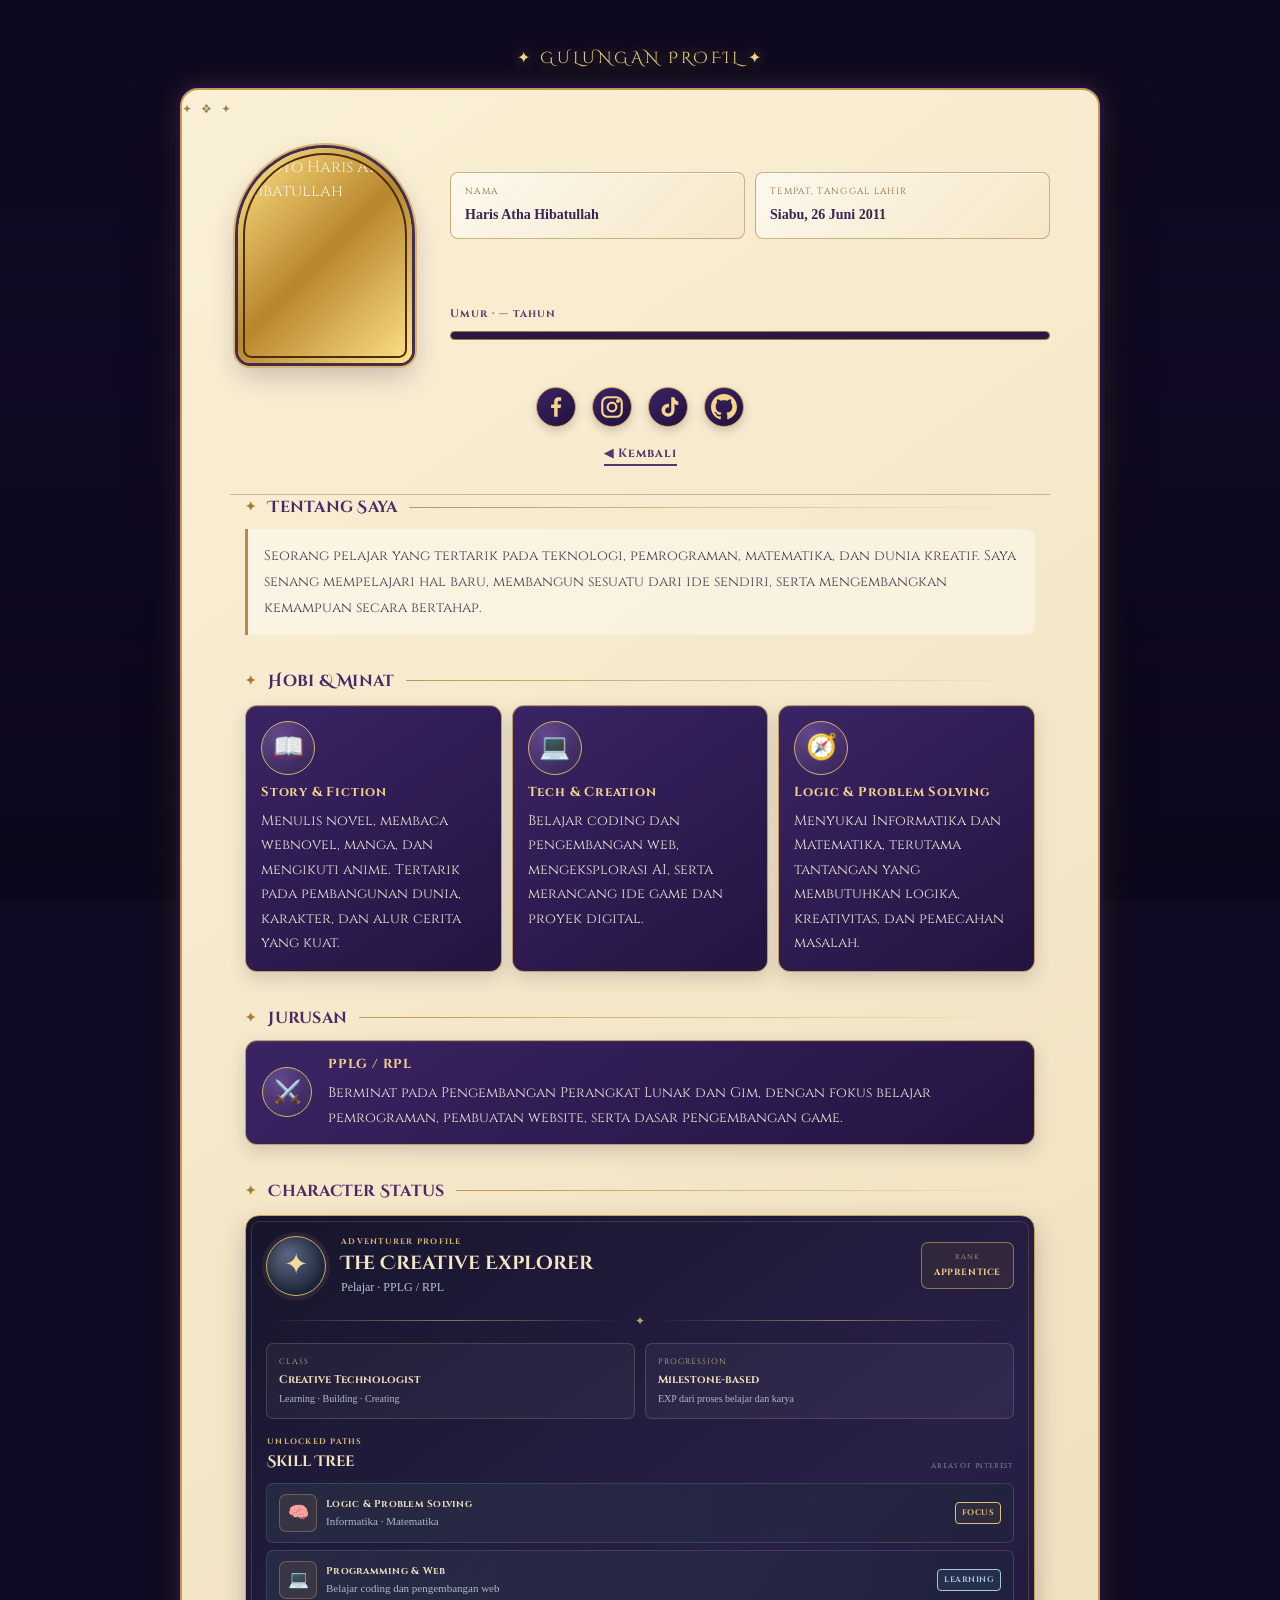
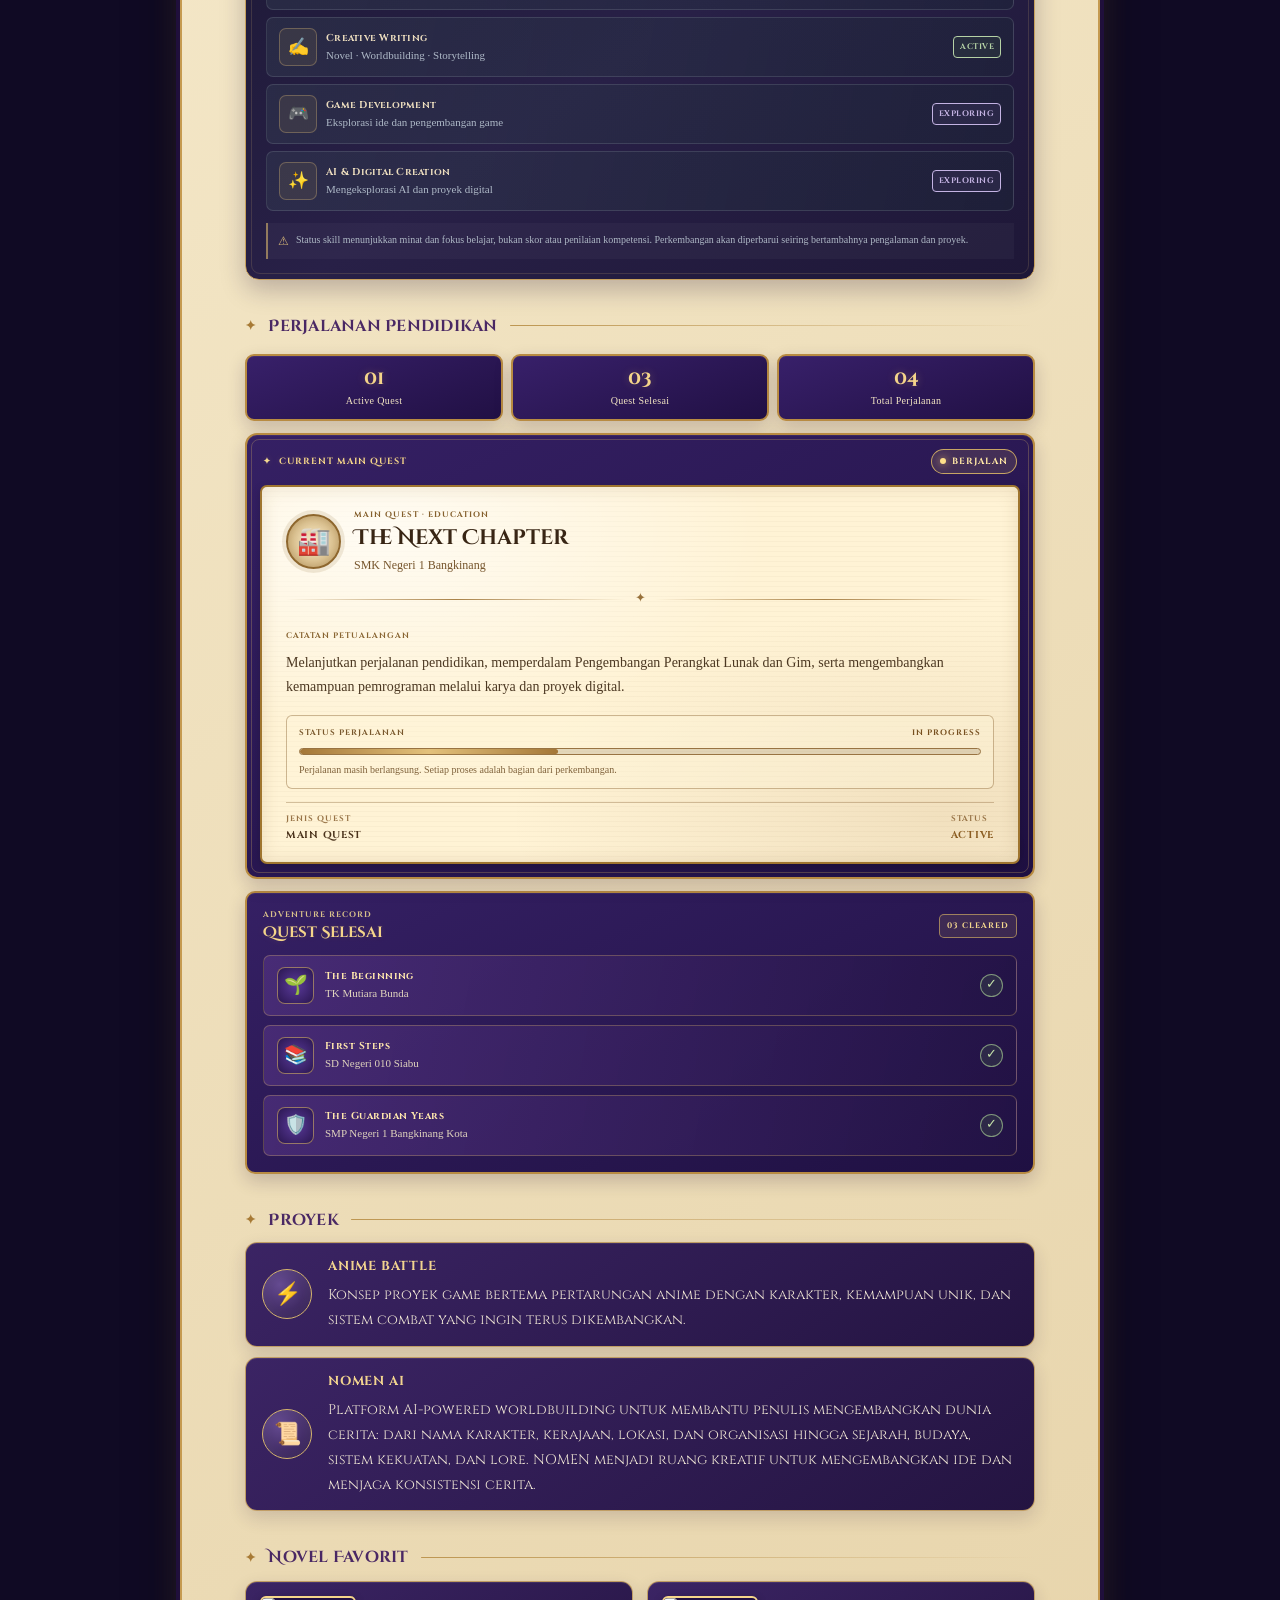
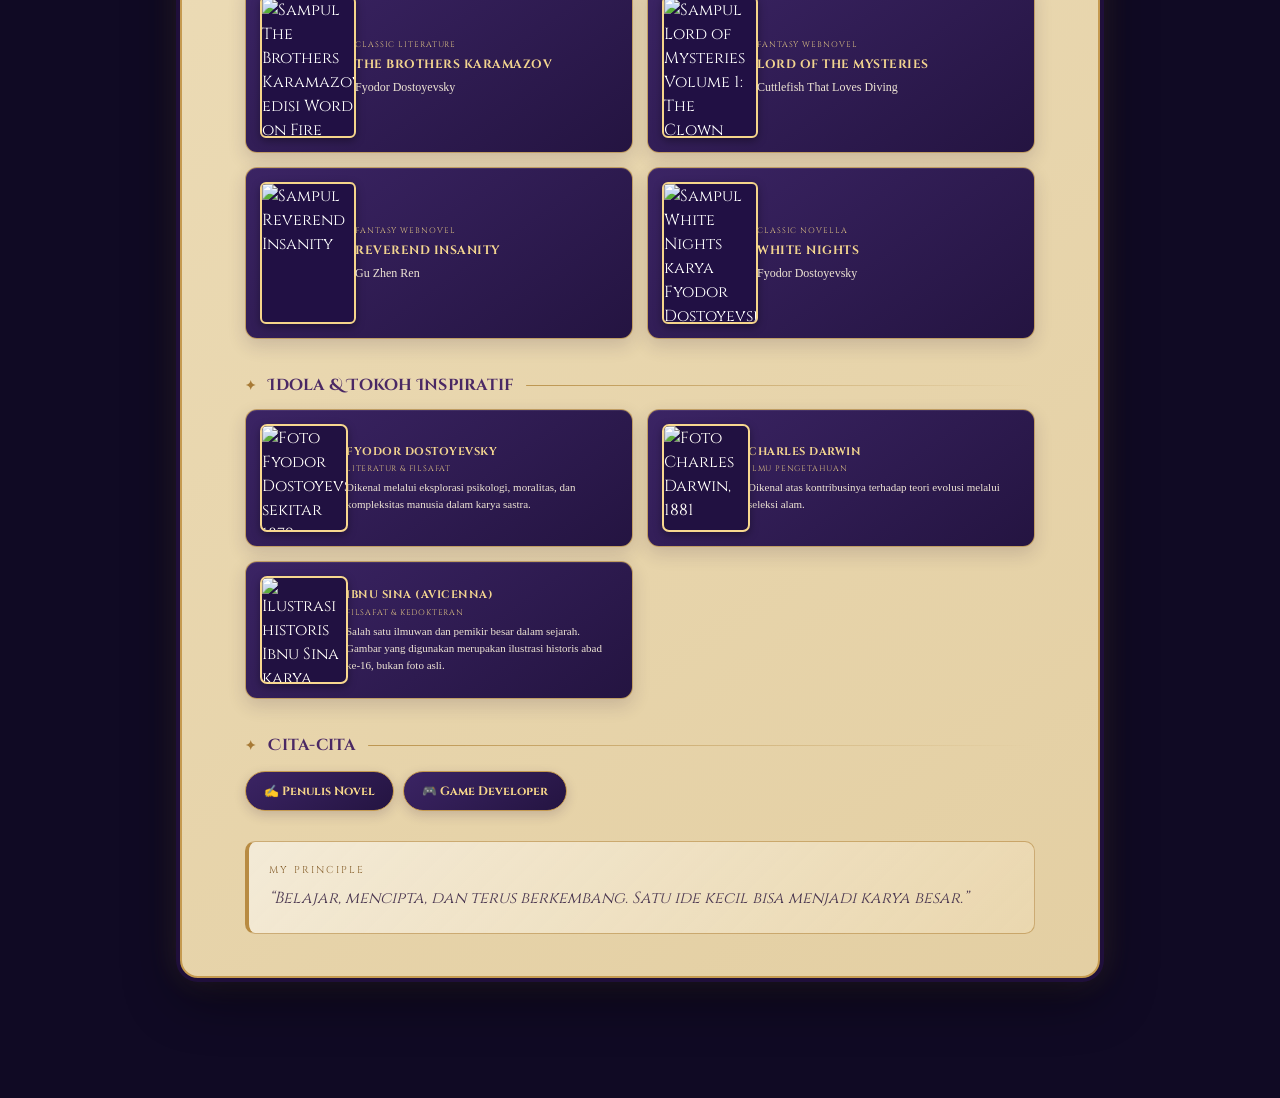
==== profile.html @ b9f373b6 "Add files via upload" ====
<!DOCTYPE html>
<html lang="id">
<head>
<meta charset="utf-8">
<meta name="viewport" content="width=device-width, initial-scale=1, viewport-fit=cover">
<title>Profil - Haris Atha Hibatullah</title>
<link href="https://fonts.googleapis.com/css2?family=Cinzel:wght@500;700&family=Cinzel+Decorative:wght@700&display=swap" rel="stylesheet">
<meta name="theme-color" content="#21133d">
<link rel="icon" href="data:image/svg+xml,%3Csvg xmlns=%27http://www.w3.org/2000/svg%27 viewBox=%270 0 100 100%27%3E%3Ctext y=%27.9em%27 font-size=%2790%27%3E%E2%9C%A6%3C/text%3E%3C/svg%3E">
<link rel="stylesheet" href="style.css">
</head>
<body>
<div class="stars"></div>
<div class="moon"></div>
<svg class="castle" viewBox="0 0 400 150" preserveAspectRatio="xMidYMax slice" aria-hidden="true"><path fill="#12375a" opacity=".8" d="M0 150V92L45 52l30 30 40-48 50 56 40-36 55 62 50-50 45 40 45-30V150Z"/><path fill="#0a2240" d="M0 150V112L60 74l40 34 45-40 60 52 50-30 60 42 85-44V150Z"/><g fill="#04101f"><polygon points="-13,149 -5,121 3,149"/><polygon points="3,150 8,131 13,150"/><polygon points="16,146 21,117 26,146"/><polygon points="29,149 34,115 39,149"/><polygon points="39,147 47,127 55,147"/><polygon points="55,149 60,129 65,149"/><polygon points="68,150 73,119 78,150"/><polygon points="81,145 86,120 91,145"/><polygon points="93,150 99,120 105,150"/><polygon points="106,146 112,127 118,146"/><polygon points="119,147 125,120 131,147"/><polygon points="131,146 138,125 145,146"/><polygon points="145,150 151,127 157,150"/><polygon points="159,150 164,121 169,150"/><polygon points="171,146 177,127 183,146"/><polygon points="182,145 190,112 198,145"/><polygon points="195,147 203,119 211,147"/><polygon points="210,148 216,119 222,148"/><polygon points="223,145 229,122 235,145"/><polygon points="235,146 242,126 249,146"/><polygon points="248,147 255,113 262,147"/><polygon points="263,148 268,116 273,148"/><polygon points="273,146 281,125 289,146"/><polygon points="287,144 294,121 301,144"/><polygon points="299,147 307,125 315,147"/><polygon points="315,145 320,126 325,145"/><polygon points="326,148 333,120 340,148"/><polygon points="338,146 346,113 354,146"/><polygon points="354,144 359,124 364,144"/><polygon points="367,147 372,121 377,147"/><polygon points="378,145 385,126 392,145"/><polygon points="390,148 398,116 406,148"/><rect x="0" y="136" width="400" height="14"/></g></svg>
<div class="aurora" aria-hidden="true"></div>

<section class="view" id="profil">
  <div class="tag">&#10022; GULUNGAN PROFIL &#10022;</div>
  <div class="panel wide">
    <header class="hero">
    <div class="frame"><img src="foto.jpg" alt="Foto Haris Atha Hibatullah"></div>
    <div class="info"><div class="slot"><small>NAMA</small><span>Haris Atha Hibatullah</span></div>
    <div class="slot"><small>TEMPAT, TANGGAL LAHIR</small><span>Siabu, 26 Juni 2011</span></div></div>
    <div class="age"><div class="lvl">Umur &middot; <span id="umur" data-lahir="2011-06-26">&mdash;</span> tahun</div>
    <div class="mana"><i id="xpbar"></i></div></div>
    <div class="social">
  <a href="https://www.facebook.com/noyauber" target="_blank" rel="noopener" aria-label="Facebook" title="Facebook"><svg viewBox="0 0 24 24" fill="currentColor"><path d="M13.5 21v-8h2.7l.5-3.2h-3.2V7.9c0-.9.3-1.6 1.7-1.6h1.6V3.2C16.4 3.1 15.4 3 14.3 3c-2.4 0-4 1.5-4 4.100v2.700H7.500V13h2.800v8h3.200z"/></svg></a>
  <a href="https://www.instagram.com/harveyuber" target="_blank" rel="noopener" aria-label="Instagram" title="Instagram"><svg viewBox="0 0 24 24" fill="none" stroke="currentColor" stroke-width="2"><rect x="3" y="3" width="18" height="18" rx="5"/><circle cx="12" cy="12" r="4"/><circle cx="17.5" cy="6.5" r=".8" fill="currentColor"/></svg></a>
  <a href="https://www.tiktok.com/@norck_2" target="_blank" rel="noopener" aria-label="TikTok" title="TikTok"><svg viewBox="0 0 24 24" fill="currentColor"><path d="M15 3h3a4.5 4.5 0 0 0 3.5 4v3.200a7.6 7.6 0 0 1-3.5-1V15a6 6 0 1 1-6-6c.3 0 .7 0 1 .1v3.300a2.8 2.8 0 1 0 2 2.700V3z"/></svg></a>
  <a href="https://www.github.com/NoyaUber" target="_blank" rel="noopener" aria-label="GitHub" title="GitHub"><svg viewBox="0 0 16 16" fill="currentColor"><path d="M8 0C3.580 0 0 3.580 0 8c0 3.540 2.290 6.530 5.470 7.590.4.070.55-.170.55-.380 0-.190-.010-.820-.010-1.490-2.010.370-2.530-.490-2.690-.940-.090-.230-.480-.940-.820-1.130-.280-.150-.680-.520-.010-.530.630-.010 1.080.580 1.230.820.720 1.210 1.870.870 2.330.660.070-.520.280-.870.510-1.070-1.780-.200-3.640-.890-3.640-3.950 0-.870.310-1.590.820-2.150-.080-.200-.360-1.020.080-2.120 0 0 .670-.210 2.2.820.640-.180 1.320-.270 2-.270.680 0 1.360.090 2 .270 1.530-1.040 2.2-.820 2.2-.820.440 1.1.160 1.920.080 2.120.510.560.820 1.270.820 2.150 0 3.070-1.870 3.750-3.650 3.950.290.250.540.730.540 1.480 0 1.070-.010 1.930-.010 2.2 0 .210.150.460.550.380A8.013 8.013 0 0 0 16 8c0-4.420-3.580-8-8-8z"/></svg></a>
</div>
    <a class="back" href="index.html">&#9664; Kembali</a>
    </header>
    <div class="main">
    <h2 class="rv">Tentang Saya</h2>
    <p class="txt rv">Seorang pelajar yang tertarik pada teknologi, pemrograman, matematika, dan dunia kreatif. Saya senang mempelajari hal baru, membangun sesuatu dari ide sendiri, serta mengembangkan kemampuan secara bertahap.</p>

    <h2 class="rv">Hobi &amp; Minat</h2>
    <div class="stack">
      <div class="card rv"><i>&#128214;</i><b>Story &amp; Fiction</b><span>Menulis novel, membaca webnovel, manga, dan mengikuti anime. Tertarik pada pembangunan dunia, karakter, dan alur cerita yang kuat.</span></div>
      <div class="card rv"><i>&#128187;</i><b>Tech &amp; Creation</b><span>Belajar coding dan pengembangan web, mengeksplorasi AI, serta merancang ide game dan proyek digital.</span></div>
      <div class="card rv"><i>&#129517;</i><b>Logic &amp; Problem Solving</b><span>Menyukai Informatika dan Matematika, terutama tantangan yang membutuhkan logika, kreativitas, dan pemecahan masalah.</span></div>
    </div>

    <h2 class="rv">Jurusan</h2>
    <div class="adv rv"><i>&#9876;&#65039;</i><div><b>PPLG / RPL</b><span>Berminat pada Pengembangan Perangkat Lunak dan Gim, dengan fokus belajar pemrograman, pembuatan website, serta dasar pengembangan game.</span></div></div>

    <h2 class="rv">Character Status</h2>
    <section class="character-status rv" aria-labelledby="character-status-title">
      <div class="character-status-top">
        <div class="status-crest" aria-hidden="true">&#10022;</div>
        <div class="character-identity">
          <span class="status-eyebrow">ADVENTURER PROFILE</span>
          <h3 id="character-status-title">The Creative Explorer</h3>
          <p>Pelajar · PPLG / RPL</p>
        </div>
        <div class="rank-seal"><span>RANK</span><strong>APPRENTICE</strong></div>
      </div>
      <div class="status-divider"><span>&#10022;</span></div>
      <div class="character-meta">
        <div class="meta-card"><span class="meta-label">CLASS</span><strong>Creative Technologist</strong><small>Learning · Building · Creating</small></div>
        <div class="meta-card"><span class="meta-label">PROGRESSION</span><strong>Milestone-based</strong><small>EXP dari proses belajar dan karya</small></div>
      </div>
      <div class="skill-tree-heading"><div><span class="status-eyebrow">UNLOCKED PATHS</span><h4>Skill Tree</h4></div><span class="skill-tree-note">AREAS OF INTEREST</span></div>
      <div class="skill-tree">
        <article class="skill-node"><span class="skill-icon" aria-hidden="true">&#129504;</span><div class="skill-copy"><strong>Logic &amp; Problem Solving</strong><span>Informatika · Matematika</span></div><span class="skill-state focus">FOCUS</span></article>
        <article class="skill-node"><span class="skill-icon" aria-hidden="true">&#128187;</span><div class="skill-copy"><strong>Programming &amp; Web</strong><span>Belajar coding dan pengembangan web</span></div><span class="skill-state learning">LEARNING</span></article>
        <article class="skill-node"><span class="skill-icon" aria-hidden="true">&#9997;&#65039;</span><div class="skill-copy"><strong>Creative Writing</strong><span>Novel · Worldbuilding · Storytelling</span></div><span class="skill-state active">ACTIVE</span></article>
        <article class="skill-node"><span class="skill-icon" aria-hidden="true">&#127918;</span><div class="skill-copy"><strong>Game Development</strong><span>Eksplorasi ide dan pengembangan game</span></div><span class="skill-state exploring">EXPLORING</span></article>
        <article class="skill-node"><span class="skill-icon" aria-hidden="true">&#10024;</span><div class="skill-copy"><strong>AI &amp; Digital Creation</strong><span>Mengeksplorasi AI dan proyek digital</span></div><span class="skill-state exploring">EXPLORING</span></article>
      </div>
      <div class="status-footnote"><span aria-hidden="true">&#9888;</span><p>Status skill menunjukkan minat dan fokus belajar, bukan skor atau penilaian kompetensi. Perkembangan akan diperbarui seiring bertambahnya pengalaman dan proyek.</p></div>
    </section>

    <h2 class="rv">Perjalanan Pendidikan</h2>
    <section class="quest-journal rv" aria-label="Quest Journal perjalanan pendidikan">
      <div class="quest-summary" aria-label="Ringkasan quest">
        <div class="quest-summary-item"><strong>01</strong><span>Active Quest</span></div>
        <div class="quest-summary-item"><strong>03</strong><span>Quest Selesai</span></div>
        <div class="quest-summary-item"><strong>04</strong><span>Total Perjalanan</span></div>
      </div>

      <section class="active-quest" aria-labelledby="active-quest-title">
        <div class="quest-topline">
          <span class="quest-kicker"><i aria-hidden="true">&#10022;</i> CURRENT MAIN QUEST</span>
          <span class="quest-status"><span class="status-dot"></span> BERJALAN</span>
        </div>
        <div class="parchment-inner">
          <div class="parchment-heading">
            <div class="quest-emblem" aria-hidden="true">&#127981;</div>
            <div>
              <span class="quest-type">MAIN QUEST · EDUCATION</span>
              <h3 id="active-quest-title">The Next Chapter</h3>
              <p class="quest-school">SMK Negeri 1 Bangkinang</p>
            </div>
          </div>
          <div class="parchment-divider"><span>&#10022;</span></div>
          <span class="description-label">CATATAN PETUALANGAN</span>
          <p class="quest-description">Melanjutkan perjalanan pendidikan, memperdalam Pengembangan Perangkat Lunak dan Gim, serta mengembangkan kemampuan pemrograman melalui karya dan proyek digital.</p>
          <div class="quest-progress-block">
            <div class="progress-heading"><span>STATUS PERJALANAN</span><strong>IN PROGRESS</strong></div>
            <div class="quest-progress-track" role="img" aria-label="Quest sedang berlangsung; persentase progres belum ditentukan">
              <span class="quest-progress-indeterminate"></span>
            </div>
            <span class="progress-note">Perjalanan masih berlangsung. Setiap proses adalah bagian dari perkembangan.</span>
          </div>
          <div class="quest-footer">
            <span><small>JENIS QUEST</small><strong>MAIN QUEST</strong></span>
            <span><small>STATUS</small><strong class="ongoing-text">ACTIVE</strong></span>
          </div>
        </div>
        <div class="quest-seal" aria-hidden="true">&#10022;</div>
      </section>

      <section class="completed-quests" aria-labelledby="completed-title">
        <div class="completed-heading">
          <div>
            <span class="completed-kicker">ADVENTURE RECORD</span>
            <h3 id="completed-title">Quest Selesai</h3>
          </div>
          <span class="completed-count">03 CLEARED</span>
        </div>
        <div class="completed-list">
          <article class="completed-quest">
            <span class="completed-icon" aria-hidden="true">&#127793;</span>
            <div class="completed-copy"><strong>The Beginning</strong><span>TK Mutiara Bunda</span></div>
            <span class="cleared-mark" aria-label="Selesai">&#10003;</span>
          </article>
          <article class="completed-quest">
            <span class="completed-icon" aria-hidden="true">&#128218;</span>
            <div class="completed-copy"><strong>First Steps</strong><span>SD Negeri 010 Siabu</span></div>
            <span class="cleared-mark" aria-label="Selesai">&#10003;</span>
          </article>
          <article class="completed-quest">
            <span class="completed-icon" aria-hidden="true">&#128737;&#65039;</span>
            <div class="completed-copy"><strong>The Guardian Years</strong><span>SMP Negeri 1 Bangkinang Kota</span></div>
            <span class="cleared-mark" aria-label="Selesai">&#10003;</span>
          </article>
        </div>
      </section>
    </section>

    <h2 class="rv">Proyek</h2>
    <div class="adv rv"><i>&#9889;</i><div><b>ANIME BATTLE</b><span>Konsep proyek game bertema pertarungan anime dengan karakter, kemampuan unik, dan sistem combat yang ingin terus dikembangkan.</span></div></div>
    <div class="adv rv"><i>&#128220;</i><div><b>NOMEN AI</b><span>Platform AI-powered worldbuilding untuk membantu penulis mengembangkan dunia cerita: dari nama karakter, kerajaan, lokasi, dan organisasi hingga sejarah, budaya, sistem kekuatan, dan lore. NOMEN menjadi ruang kreatif untuk mengembangkan ide dan menjaga konsistensi cerita.</span></div></div>


    <h2 class="rv">Novel Favorit</h2>
    <div class="book-grid">
      <article class="book-card rv">
        <img src="https://bookstore.wordonfire.org/cdn/shop/files/The-Brothers-Karamazov-SHOPIFY-Front_1.png?v=1757097033&amp;width=1946" alt="Sampul The Brothers Karamazov edisi Word on Fire Classics" loading="lazy">
        <div class="book-copy"><span class="book-label">CLASSIC LITERATURE</span><b>THE BROTHERS KARAMAZOV</b><span>Fyodor Dostoyevsky</span></div>
      </article>
      <article class="book-card rv">
        <img src="https://www.bigw.com.au/medias/sys_master/images/images/h9a/h07/139141620793374.jpg" alt="Sampul Lord of Mysteries Volume 1: The Clown" loading="lazy">
        <div class="book-copy"><span class="book-label">FANTASY WEBNOVEL</span><b>LORD OF THE MYSTERIES</b><span>Cuttlefish That Loves Diving</span></div>
      </article>
      <article class="book-card rv">
        <img src="https://down-my.img.susercontent.com/file/my-11134207-7rasb-m2jafmj2g3dr8a" alt="Sampul Reverend Insanity" loading="lazy">
        <div class="book-copy"><span class="book-label">FANTASY WEBNOVEL</span><b>REVEREND INSANITY</b><span>Gu Zhen Ren</span></div>
      </article>
      <article class="book-card rv">
        <img src="https://oxfordbookstore.com/cdn/shop/files/61M8vU1zVRL.jpg?v=1762898841" alt="Sampul White Nights karya Fyodor Dostoyevsky" loading="lazy">
        <div class="book-copy"><span class="book-label">CLASSIC NOVELLA</span><b>WHITE NIGHTS</b><span>Fyodor Dostoyevsky</span></div>
      </article>
    </div>

    <h2 class="rv">Idola &amp; Tokoh Inspiratif</h2>
    <div class="idol-grid">
      <article class="idol-card rv">
        <img src="https://upload.wikimedia.org/wikipedia/commons/8/8f/Dostoevsky.jpg" alt="Foto Fyodor Dostoyevsky, sekitar 1879" loading="lazy">
        <div class="idol-copy"><b>FYODOR DOSTOYEVSKY</b><span class="idol-field">LITERATUR &amp; FILSAFAT</span><span>Dikenal melalui eksplorasi psikologi, moralitas, dan kompleksitas manusia dalam karya sastra.</span></div>
      </article>
      <article class="idol-card rv">
        <img src="https://upload.wikimedia.org/wikipedia/commons/f/f1/Charles_Darwin_portrait.jpg" alt="Foto Charles Darwin, 1881" loading="lazy">
        <div class="idol-copy"><b>CHARLES DARWIN</b><span class="idol-field">ILMU PENGETAHUAN</span><span>Dikenal atas kontribusinya terhadap teori evolusi melalui seleksi alam.</span></div>
      </article>
      <article class="idol-card rv">
        <img src="https://upload.wikimedia.org/wikipedia/commons/3/3d/Portrait_of_Avicenna.jpg" alt="Ilustrasi historis Ibnu Sina karya André Thevet, 1584" loading="lazy">
        <div class="idol-copy"><b>IBNU SINA (AVICENNA)</b><span class="idol-field">FILSAFAT &amp; KEDOKTERAN</span><span>Salah satu ilmuwan dan pemikir besar dalam sejarah. Gambar yang digunakan merupakan ilustrasi historis abad ke-16, bukan foto asli.</span></div>
      </article>
    </div>

    <h2 class="rv">Cita-cita</h2>
    <div class="chips rv"><span>&#9997;&#65039; Penulis Novel</span><span>&#127918; Game Developer</span></div>

    <blockquote class="quote rv"><small>MY PRINCIPLE</small>&ldquo;Belajar, mencipta, dan terus berkembang. Satu ide kecil bisa menjadi karya besar.&rdquo;</blockquote>
    </div>
  </div>
</section>

<script src="script.js"></script>
</body>
</html>
---- style.css ----
:root{--sky1:#2a1766;--sky2:#8a4f9e;--ink:#3b2410;--gold:#ffd76a;--gold2:#b8862b;--paper1:#fbefcb;--paper2:#e8d29a;--moon:#fff6d6;
box-sizing:border-box;padding-top:env(safe-area-inset-top,0px);padding-bottom:env(safe-area-inset-bottom,0px)}
@media (prefers-color-scheme:dark){:root:not([data-theme="light"]){--sky1:#070420;--sky2:#2a1655}}
:root[data-theme="dark"]{--sky1:#070420;--sky2:#2a1655}
*{box-sizing:border-box}
html{scroll-padding-top:env(safe-area-inset-top,0px)}
body{margin:0;min-height:100vh;font-family:'Cinzel',Georgia,serif;color:var(--ink);line-height:1.5;background:linear-gradient(var(--sky1),var(--sky2)) fixed;overflow-x:hidden}
.stars,.moon,.castle,.fly{pointer-events:none}
.stars{position:fixed;inset:0;z-index:0;background-image:radial-gradient(1.5px 1.5px at 20px 30px,#fff,transparent),radial-gradient(1px 1px at 90px 80px,#ffe9a8,transparent),radial-gradient(1.5px 1.5px at 150px 40px,#fff,transparent),radial-gradient(1px 1px at 60px 150px,#fff,transparent),radial-gradient(1px 1px at 180px 170px,#cfe0ff,transparent);background-size:200px 200px;animation:twinkle 4s ease-in-out infinite alternate}
@keyframes twinkle{from{opacity:.45}to{opacity:1}}
.moon{position:fixed;top:calc(7% + env(safe-area-inset-top,0px));right:10%;width:64px;height:64px;border-radius:50%;z-index:0;background:radial-gradient(circle at 35% 35%,#fffdf0,var(--moon) 60%,#e8d9a0);box-shadow:0 0 40px 12px rgba(255,240,180,.35)}
.castle{position:fixed;left:0;bottom:0;width:100%;height:160px;color:#0b0720;z-index:0}
.view{position:relative;z-index:1;padding:28px 16px 150px;text-align:center}
.tag{font-family:'Cinzel Decorative','Cinzel',serif;font-size:14px;color:var(--gold);text-shadow:0 0 12px rgba(255,215,106,.7);margin-bottom:22px;letter-spacing:2px}
.panel{position:relative;width:min(100%,400px);margin:0 auto;padding:30px 18px 24px;border-radius:16px;background:radial-gradient(circle at 30% 15%,var(--paper1),var(--paper2));border:3px double var(--gold2);box-shadow:0 0 0 3px #4a2f0c,0 0 34px rgba(255,200,90,.4),0 12px 30px rgba(0,0,0,.5)}
.panel::before{content:"\2726 \2756 \2726";position:absolute;top:7px;left:0;right:0;font-size:11px;color:#7a5a1a;letter-spacing:6px}
.frame{width:190px;margin:6px auto 18px;padding:6px;border-radius:100px 100px 14px 14px;background:linear-gradient(135deg,#ffe38a,#b8862b 50%,#ffe38a);box-shadow:0 0 0 2px #4a2f0c,0 0 22px rgba(255,215,106,.6);cursor:pointer;transition:transform .2s;animation:aura 3s ease-in-out infinite alternate}
.frame:hover{transform:translateY(-4px) scale(1.02)}
@keyframes aura{to{box-shadow:0 0 0 2px #4a2f0c,0 0 36px rgba(255,215,106,.95)}}
.frame img{display:block;width:100%;aspect-ratio:3/4;object-fit:cover;border-radius:94px 94px 8px 8px;border:2px solid #4a2f0c}
.name{display:inline-block;margin:0 0 12px;padding:10px 16px;font-family:'Cinzel Decorative','Cinzel',serif;font-weight:700;font-size:clamp(14px,4.6vw,18px);line-height:1.35;color:var(--gold);background:linear-gradient(#3a1d6e,#2a1650);border:2px solid var(--gold2);border-radius:6px;text-shadow:0 0 10px rgba(255,215,106,.6)}
.sub{font-size:13px;color:#5a3a14;margin:0 0 16px}
.go,.back{display:inline-block;font-weight:700;font-size:15px;color:#7a1f3d;text-decoration:none;letter-spacing:1px;border-bottom:2px solid currentColor;padding-bottom:2px}
.go{animation:glow 1.6s ease-in-out infinite alternate}
@keyframes glow{to{text-shadow:0 0 12px rgba(184,134,43,.9);transform:scale(1.05)}}
.go:hover,.back:hover{color:#a3122f}
.back{margin-top:20px}
.social{display:flex;gap:12px;justify-content:center;margin-top:20px}
.social a{width:44px;height:44px;border-radius:50%;display:grid;place-items:center;background:#2a1650;color:var(--gold);border:2px solid var(--gold2);transition:transform .2s,box-shadow .2s}
.social a:hover{transform:translateY(-3px) rotate(-6deg);box-shadow:0 0 16px rgba(255,215,106,.9)}
.social svg{width:22px;height:22px}
.hint{margin-top:16px;font-size:11px;color:#f3e6c0;letter-spacing:1px}
.slot{margin-top:10px;padding:10px 12px;text-align:left;background:rgba(90,58,14,.1);border:2px solid var(--gold2);border-radius:8px}
.slot small{display:block;font-size:10px;letter-spacing:1px;color:#6b4a12;margin-bottom:4px}
.slot span{font-size:14px;font-weight:700}
h2{font-family:'Cinzel Decorative','Cinzel',serif;font-size:14px;margin:22px 0 4px;text-align:left;color:#4a2060}
.adv{display:flex;gap:12px;align-items:center;text-align:left;background:linear-gradient(#2e1a5c,#1f1042);border:2px solid var(--gold2);border-radius:10px;color:#fff;padding:10px;margin-top:10px;animation:rise .6s both}
@keyframes rise{from{opacity:0;transform:translateY(14px)}}
.adv i{font-style:normal;font-size:22px;flex:none;width:46px;height:46px;border-radius:50%;display:grid;place-items:center;background:radial-gradient(#5a3a9a,#2a1650);border:2px solid var(--gold)}
.adv b{display:block;font-size:11px;letter-spacing:1px;color:var(--gold);margin-bottom:4px}
.adv span{font-size:13px;line-height:1.4}
.lvl{margin-top:20px;font-size:12px;color:#4a2060;font-weight:700;letter-spacing:1px}
.mana{height:14px;margin-top:8px;background:#1a0f33;border:2px solid var(--gold2);border-radius:8px;overflow:hidden}
.mana i{display:block;height:100%;width:0;background:linear-gradient(90deg,#5b6bff,#c26bff);transition:width 1.4s ease}
.fly{position:fixed;width:6px;height:6px;border-radius:50%;background:#ffe98a;box-shadow:0 0 10px 3px rgba(255,233,138,.8);z-index:0;opacity:.8;animation:float 8s ease-in-out infinite alternate}
@keyframes float{to{transform:translate(var(--fx),var(--fy));opacity:.25}}
.spark{position:fixed;pointer-events:none;z-index:9;color:var(--gold);font-size:16px;text-shadow:0 0 8px #fff6;animation:spk 1.1s ease-out both}
@keyframes spk{from{opacity:1}to{transform:translate(var(--dx),-120px) rotate(180deg);opacity:0}}

.panel.wide{width:min(100%,720px);padding:34px 22px 26px}
.txt{margin:6px 0 0;text-align:left;font-size:14px;line-height:1.7;color:#3b2410}
.grid{display:grid;gap:10px;grid-template-columns:repeat(auto-fit,minmax(190px,1fr));margin-top:10px}
.card{text-align:left;padding:14px;border-radius:12px;background:linear-gradient(#2e1a5c,#1f1042);border:2px solid var(--gold2);color:#fff;transition:transform .25s,box-shadow .25s}
.card:hover,.adv:hover{transform:translateY(-4px);box-shadow:0 8px 22px rgba(42,22,80,.55),0 0 14px rgba(255,215,106,.45)}
.card i{font-style:normal;font-size:26px;display:block;margin-bottom:6px}
.card b{display:block;font-size:12px;letter-spacing:1px;color:var(--gold);margin-bottom:6px}
.card span{display:block;font-size:12.5px;line-height:1.6}
.adv{transition:transform .25s,box-shadow .25s}
.chips{display:flex;flex-wrap:wrap;gap:10px;margin-top:10px}
.chips span{padding:8px 14px;border-radius:999px;font-size:13px;font-weight:700;color:var(--gold);background:#2a1650;border:2px solid var(--gold2)}
.quote{margin:24px 0 0;padding:16px 16px 14px;border-radius:10px;border-left:5px solid var(--gold2);background:rgba(90,58,14,.12);font-size:14px;line-height:1.7;font-style:italic;text-align:left;color:#3b2410}
.quote small{display:block;font-style:normal;font-size:10px;letter-spacing:2px;color:#6b4a12;margin-bottom:6px}
.social a:focus-visible,.go:focus-visible,.back:focus-visible{outline:3px solid var(--gold);outline-offset:3px}
.js .rv{opacity:0;transform:translateY(18px);transition:opacity .6s ease,transform .6s ease}
.js .rv.in{opacity:1;transform:none}
@media (max-width:420px){.panel.wide{padding:34px 14px 22px}}
@media (prefers-reduced-motion:reduce){*{animation:none!important;transition:none!important}.js .rv{opacity:1;transform:none}}

@media (min-width:900px){
body{font-size:16px}
.stars{background-size:320px 320px}
.moon{width:96px;height:96px;right:12%;top:9%;transition:transform .4s ease-out}
.castle{height:min(26vh,260px)}
.tag{font-size:18px;letter-spacing:4px;margin-bottom:28px}
.view{padding:48px 40px calc(min(26vh,260px) + 30px)}
#home{min-height:100vh;display:flex;flex-direction:column;align-items:center;justify-content:center;padding-top:40px}
#home .panel{width:480px;padding:40px 32px 32px}
#home .frame{width:240px}
#home .name{font-size:24px;padding:12px 22px}
#home .sub{font-size:16px;margin-bottom:20px}
.go,.back{font-size:17px}
.hint{font-size:13px;margin-top:22px}
.social{gap:16px}.social a{width:52px;height:52px}.social svg{width:26px;height:26px}
.panel.wide{width:min(100%,820px);padding:48px 48px 40px}
.main h2:first-child{margin-top:0}
h2{font-size:18px;margin-top:30px}
.txt{font-size:16px}
.chips span{font-size:15px;padding:10px 18px}
.quote{font-size:16px;padding:20px}
.lvl{font-size:13px}
}
@media (min-width:1500px){.panel.wide{width:900px}}

body{background:linear-gradient(#040b20 0%,#0a2a4d 55%,#16696b 100%) fixed}
.aurora{position:fixed;inset:0 0 35% 0;z-index:0;pointer-events:none;opacity:.55;filter:blur(38px);background:radial-gradient(60% 40% at 25% 30%,rgba(60,255,190,.55),transparent 70%),radial-gradient(50% 35% at 70% 20%,rgba(140,110,255,.5),transparent 70%),radial-gradient(45% 30% at 55% 45%,rgba(60,200,255,.4),transparent 70%);animation:aur 14s ease-in-out infinite alternate}
@keyframes aur{to{transform:translateX(6%) skewX(-6deg);opacity:.8}}
.castle{color:#04101f}
.moon{background:radial-gradient(circle at 35% 35%,#fff,#e9f4ff 60%,#bcd3ea);box-shadow:0 0 40px 12px rgba(190,225,255,.3)}
.stars{background-image:radial-gradient(1.5px 1.5px at 20px 30px,#fff,transparent),radial-gradient(1px 1px at 90px 80px,#d6f5ff,transparent),radial-gradient(1.5px 1.5px at 150px 40px,#fff,transparent),radial-gradient(1px 1px at 60px 150px,#fff,transparent),radial-gradient(1px 1px at 180px 170px,#c9e6ff,transparent)}
.fly{background:#9ff5d0;box-shadow:0 0 10px 3px rgba(150,255,210,.75)}

/* Latar ilustrasi */
body{background:#2b4a3a}
.stars,.moon,.castle,.aurora{display:none}
body::before{content:"";position:fixed;inset:0;z-index:0;pointer-events:none;background:url(bg.jpg) 50% 0%/cover no-repeat;animation:pan 90s ease-in-out infinite alternate}
body::after{content:"";position:fixed;inset:0;z-index:0;pointer-events:none;background:linear-gradient(rgba(10,20,40,.28),rgba(10,20,40,.05) 40%,rgba(10,20,40,.3))}
@keyframes pan{to{background-position:50% 100%}}
.tag{text-shadow:0 2px 10px rgba(0,0,0,.85),0 0 14px rgba(255,215,106,.7)}
.hint{text-shadow:0 2px 8px rgba(0,0,0,.9);color:#fff}
.fly{opacity:.6}


/* === Tata letak baru: foto di atas, satu kolom, lebih lega === */
.panel.wide{text-align:left}
.hero{display:flex;flex-direction:column;align-items:center;text-align:center;padding-bottom:24px;border-bottom:2px solid rgba(184,134,43,.55)}
.hero .frame{width:200px;margin:8px auto 22px}
.hero .info{display:grid;gap:12px;width:100%;grid-template-columns:1fr}
.hero .slot{margin-top:0;padding:12px 14px}
.hero .slot small{font-size:11px}
.hero .slot span{font-size:15px}
.hero .age{width:100%;margin-top:18px}
.hero .lvl{margin-top:0;font-size:13px}
.hero .social{margin-top:20px}
.hero .back{margin-top:18px}
h2{display:flex;align-items:center;gap:14px;margin:34px 0 4px;font-size:16px}
h2::after{content:"";flex:1;height:2px;border-radius:2px;background:linear-gradient(90deg,var(--gold2),transparent)}
.txt{margin-top:10px;font-size:15px;line-height:1.8}
.stack,.g2,.duo{display:grid;gap:14px;margin-top:14px}
.g2,.duo{grid-template-columns:1fr}
.duo .adv,.stack .card{margin-top:0}
.card{padding:18px 18px 20px}
.card b{font-size:13px;letter-spacing:.8px;margin-bottom:8px;line-height:1.4}
.card span{font-size:14px;line-height:1.75}
.stack .card{display:grid;grid-template-columns:54px 1fr;column-gap:16px;align-items:start}
.stack .card i{grid-row:1 / span 2;width:54px;height:54px;margin:0;border-radius:50%;display:grid;place-items:center;font-size:25px;background:radial-gradient(#5a3a9a,#2a1650);border:2px solid var(--gold)}
.stack .card b{margin:4px 0 6px}
.g2 .card i{margin-bottom:10px}
.adv{padding:16px;gap:16px;margin-top:14px}
.adv b{font-size:13px;letter-spacing:.8px;margin-bottom:6px}
.adv span{font-size:14px;line-height:1.7}
.adv i{width:50px;height:50px}
.chips{margin-top:14px}
.quote{margin-top:30px}
@media (min-width:560px){
.hero .info{grid-template-columns:1fr 1fr}
.g2,.duo{grid-template-columns:1fr 1fr}
}
@media (max-width:420px){
.panel.wide{padding:32px 14px 22px}
.stack .card{grid-template-columns:44px 1fr;column-gap:12px}
.stack .card i{width:44px;height:44px;font-size:21px}
}


/* === Quest Journal Redesign: parchment active quest + compact history === */
.quest-journal{display:grid;gap:18px;margin-top:16px;text-align:left;color:#f7edcf}
.quest-summary{display:grid;grid-template-columns:repeat(3,minmax(0,1fr));gap:8px}
.quest-summary-item{display:flex;flex-direction:column;align-items:center;justify-content:center;gap:3px;padding:11px 6px;border:1px solid rgba(226,190,112,.48);border-radius:9px;background:rgba(23,28,38,.84);box-shadow:inset 0 0 14px rgba(0,0,0,.22)}
.quest-summary-item strong{font-family:'Cinzel Decorative','Cinzel',serif;font-size:19px;line-height:1.2;color:#f0d18d}
.quest-summary-item span{font-family:Georgia,serif;font-size:10px;letter-spacing:.35px;color:#d5c9ad;text-align:center}
.active-quest{position:relative;padding:12px;border:1px solid #c99d52;border-radius:12px;background:linear-gradient(145deg,rgba(34,39,49,.97),rgba(15,25,39,.98));box-shadow:0 12px 28px rgba(0,0,0,.34),0 0 18px rgba(212,169,91,.13);overflow:hidden}
.active-quest::before{content:"";position:absolute;inset:5px;border:1px solid rgba(238,204,137,.22);border-radius:8px;pointer-events:none}
.quest-topline{position:relative;z-index:1;display:flex;align-items:center;justify-content:space-between;gap:8px;margin:0 2px 11px}
.quest-kicker,.quest-status,.quest-type,.description-label,.progress-heading,.quest-footer small,.completed-kicker,.completed-count{font-family:'Cinzel','Georgia',serif;font-size:9px;font-weight:700;letter-spacing:1px}
.quest-kicker{color:#e8ca8c}.quest-kicker i{font-style:normal;margin-right:4px;color:#f4d990}
.quest-status{display:inline-flex;align-items:center;gap:6px;padding:5px 8px;border:1px solid rgba(223,179,98,.55);border-radius:99px;background:rgba(116,78,29,.24);color:#f2d28f;white-space:nowrap}
.status-dot{width:6px;height:6px;border-radius:50%;background:#e9bd67;box-shadow:0 0 9px rgba(255,205,111,.9);animation:questPulse 1.8s ease-in-out infinite}
@keyframes questPulse{50%{opacity:.45;box-shadow:0 0 2px rgba(255,205,111,.4)}}
.parchment-inner{position:relative;z-index:1;padding:19px 16px 16px;border:1px solid #a77a3e;border-radius:7px;color:#402d19;background-color:#ead8ad;background-image:radial-gradient(ellipse at 15% 12%,rgba(255,250,218,.88),transparent 43%),radial-gradient(ellipse at 90% 88%,rgba(160,111,53,.16),transparent 45%),repeating-linear-gradient(0deg,rgba(103,72,35,.035) 0,rgba(103,72,35,.035) 1px,transparent 1px,transparent 5px);box-shadow:inset 0 0 22px rgba(116,76,31,.16),0 4px 12px rgba(0,0,0,.18)}
.parchment-heading{display:flex;align-items:center;gap:13px}
.quest-emblem{display:grid;place-items:center;flex:none;width:55px;height:55px;border:2px solid #8e672e;border-radius:50%;background:radial-gradient(circle,#f7e9c6,#c8a66a);box-shadow:0 0 0 4px rgba(145,105,49,.14),inset 0 0 10px rgba(80,49,17,.2);font-size:27px;color:#49331a}
.quest-type{display:block;margin-bottom:4px;color:#85602d;font-size:8px}
.parchment-heading h3,.completed-heading h3{margin:0;font-family:'Cinzel Decorative','Cinzel',serif;font-size:clamp(16px,4.5vw,21px);line-height:1.25;color:#382514}
.quest-school{margin:5px 0 0;font-family:Georgia,serif;font-size:12px;color:#76552c}
.parchment-divider{display:flex;align-items:center;gap:9px;margin:15px 0 12px;color:#98713b}
.parchment-divider::before,.parchment-divider::after{content:"";height:1px;flex:1;background:linear-gradient(90deg,transparent,#a98248,transparent)}
.parchment-divider span{font-size:13px}
.description-label{color:#896532;font-size:8px}
.quest-description{margin:6px 0 15px;font-family:Georgia,serif;font-size:13px;line-height:1.75;color:#4c3822}
.quest-progress-block{padding:11px 12px;border:1px solid rgba(133,94,43,.42);border-radius:6px;background:rgba(255,247,220,.36)}
.progress-heading{display:flex;justify-content:space-between;gap:8px;color:#79582d;font-size:8px}
.progress-heading strong{color:#775020}
.quest-progress-track{position:relative;height:7px;margin-top:9px;overflow:hidden;border:1px solid #987342;border-radius:99px;background:rgba(91,64,34,.16)}
.quest-progress-indeterminate{position:absolute;top:0;bottom:0;left:0;width:38%;border-radius:99px;background:linear-gradient(90deg,#a47737,#e3c17b,#a47737);animation:questFlow 2.8s ease-in-out infinite}
@keyframes questFlow{0%{transform:translateX(-105%)}100%{transform:translateX(270%)}}
.progress-note{display:block;margin-top:7px;font-family:Georgia,serif;font-size:10px;line-height:1.5;color:#80633c}
.quest-footer{display:flex;justify-content:space-between;gap:12px;margin-top:13px;padding-top:10px;border-top:1px solid rgba(129,91,43,.35)}
.quest-footer span{display:flex;flex-direction:column;gap:3px}.quest-footer small{color:#987447;font-size:8px}.quest-footer strong{font-family:'Cinzel','Georgia',serif;font-size:10px;letter-spacing:.7px;color:#4a321b}.quest-footer .ongoing-text{color:#8a5c20}
.quest-seal{position:absolute;right:17px;bottom:17px;display:grid;place-items:center;width:30px;height:30px;border:1px solid rgba(224,188,119,.65);border-radius:50%;background:#654725;color:#f2d99e;font-size:15px;box-shadow:0 2px 8px rgba(0,0,0,.3)}
.completed-quests{padding:15px;border:1px solid rgba(187,151,91,.46);border-radius:10px;background:linear-gradient(145deg,rgba(26,34,43,.94),rgba(17,24,35,.96));box-shadow:0 8px 20px rgba(0,0,0,.2)}
.completed-heading{display:flex;align-items:center;justify-content:space-between;gap:10px;margin-bottom:12px}
.completed-kicker{display:block;margin-bottom:3px;color:#a9a18f;font-size:8px}
.completed-heading h3{font-size:15px;color:#eee2c4}
.completed-count{padding:5px 7px;border:1px solid rgba(139,171,137,.4);border-radius:5px;color:#a9c2a1;background:rgba(75,111,78,.14);font-size:8px;white-space:nowrap}
.completed-list{display:grid;gap:8px}
.completed-quest{display:flex;align-items:center;gap:11px;min-width:0;padding:10px 11px;border:1px solid rgba(173,157,119,.2);border-radius:7px;background:linear-gradient(100deg,rgba(75,80,72,.32),rgba(37,45,48,.38));transition:background .2s,border-color .2s,transform .2s}
.completed-quest:hover{transform:translateX(3px);border-color:rgba(170,183,142,.48);background:rgba(84,99,79,.28)}
.completed-icon{display:grid;place-items:center;flex:none;width:37px;height:37px;border:1px solid rgba(175,169,133,.35);border-radius:8px;background:rgba(113,119,91,.18);font-size:19px;filter:saturate(.7)}
.completed-copy{display:flex;flex:1;flex-direction:column;gap:2px;min-width:0}
.completed-copy strong{font-family:'Cinzel','Georgia',serif;font-size:10px;letter-spacing:.45px;color:#d9d4c2}
.completed-copy span{font-family:Georgia,serif;font-size:11px;line-height:1.45;color:#aeb3a9;overflow-wrap:anywhere}
.cleared-mark{display:grid;place-items:center;flex:none;width:23px;height:23px;border:1px solid rgba(143,183,137,.5);border-radius:50%;color:#a9c99e;background:rgba(87,126,81,.16);font-size:13px}
@media(min-width:560px){.quest-journal{gap:20px}.active-quest{padding:15px}.parchment-inner{padding:22px 24px 19px}.quest-description{font-size:14px}.completed-quests{padding:18px}.completed-list{gap:9px}.completed-quest{padding:11px 13px}}
@media(max-width:380px){.quest-summary-item span{font-size:9px}.quest-summary-item strong{font-size:17px}.active-quest{padding:9px}.quest-kicker{font-size:8px}.quest-status{font-size:8px}.parchment-inner{padding:16px 12px 14px}.quest-emblem{width:46px;height:46px;font-size:23px}.quest-footer{padding-right:27px}.completed-quests{padding:12px}}
@media(prefers-reduced-motion:reduce){.status-dot,.quest-progress-indeterminate{animation:none}.quest-progress-indeterminate{width:38%;left:31%;opacity:.8}}


/* === Character Status System: fantasy adventurer profile === */
.character-status{position:relative;margin-top:12px;padding:16px;text-align:left;color:#f4e8c8;border:1px solid rgba(224,190,117,.72);border-radius:13px;background:linear-gradient(145deg,rgba(27,35,51,.97),rgba(13,22,38,.98));box-shadow:0 12px 28px rgba(0,0,0,.3),inset 0 0 24px rgba(179,145,81,.06);overflow:hidden}
.character-status::before{content:"";position:absolute;inset:5px;border:1px solid rgba(224,190,117,.17);border-radius:9px;pointer-events:none}
.character-status-top{position:relative;z-index:1;display:flex;align-items:center;gap:12px}
.status-crest{display:grid;place-items:center;flex:none;width:52px;height:52px;border:1px solid #d4ad68;border-radius:50%;background:radial-gradient(circle at 35% 30%,#5b6681,#202b42 72%);box-shadow:0 0 0 4px rgba(207,170,99,.1),inset 0 0 14px rgba(0,0,0,.35);font-size:25px;color:#f4d99d}
.character-identity{flex:1;min-width:0}.status-eyebrow{display:block;font-family:'Cinzel','Georgia',serif;font-size:8px;font-weight:700;letter-spacing:1.25px;color:#d8b875}
.character-identity h3{margin:3px 0 2px;font-family:'Cinzel Decorative','Cinzel',serif;font-size:clamp(14px,4vw,19px);line-height:1.3;color:#f6e6c1}.character-identity p{margin:0;font-family:Georgia,serif;font-size:11px;color:#b9c3d1}
.rank-seal{display:flex;flex-direction:column;align-items:center;gap:3px;flex:none;padding:8px 9px;border:1px solid rgba(212,173,104,.58);border-radius:7px;background:rgba(122,88,43,.17);text-align:center}.rank-seal span{font-family:'Cinzel',serif;font-size:7px;letter-spacing:1px;color:#b9a782}.rank-seal strong{font-family:'Cinzel',serif;font-size:8px;letter-spacing:.6px;color:#f0d08c}
.status-divider{position:relative;z-index:1;display:flex;align-items:center;gap:9px;margin:16px 0 13px;color:#c5a46b}.status-divider::before,.status-divider::after{content:"";height:1px;flex:1;background:linear-gradient(90deg,transparent,rgba(197,164,107,.65),transparent)}.status-divider span{font-size:12px}
.character-meta{position:relative;z-index:1;display:grid;grid-template-columns:1fr 1fr;gap:8px}.meta-card{display:flex;flex-direction:column;gap:4px;min-width:0;padding:10px;border:1px solid rgba(199,173,126,.23);border-radius:7px;background:rgba(255,255,255,.045)}.meta-label{font-family:'Cinzel',serif;font-size:8px;letter-spacing:1px;color:#c6ad7d}.meta-card strong{font-family:'Cinzel',serif;font-size:10px;line-height:1.45;color:#f0dfb9}.meta-card small{font-family:Georgia,serif;font-size:9px;line-height:1.45;color:#aeb8c5}
.skill-tree-heading{position:relative;z-index:1;display:flex;align-items:end;justify-content:space-between;gap:8px;margin:17px 1px 9px}.skill-tree-heading h4{margin:3px 0 0;font-family:'Cinzel Decorative','Cinzel',serif;font-size:15px;color:#f2e2bf}.skill-tree-note{padding-bottom:2px;font-family:'Cinzel',serif;font-size:7px;letter-spacing:.8px;color:#9eabc0;text-align:right}
.skill-tree{position:relative;z-index:1;display:grid;gap:7px}.skill-node{display:flex;align-items:center;gap:9px;min-width:0;padding:9px;border:1px solid rgba(169,185,194,.18);border-radius:7px;background:linear-gradient(100deg,rgba(60,77,91,.3),rgba(29,40,56,.45));transition:transform .2s,border-color .2s,background .2s}.skill-node:hover{transform:translateX(3px);border-color:rgba(216,184,117,.48);background:rgba(77,83,89,.32)}.skill-icon{display:grid;place-items:center;flex:none;width:34px;height:34px;border:1px solid rgba(208,177,117,.35);border-radius:7px;background:rgba(179,145,81,.12);font-size:17px}
.skill-copy{display:flex;flex:1;flex-direction:column;gap:2px;min-width:0}.skill-copy strong{font-family:'Cinzel','Georgia',serif;font-size:9px;letter-spacing:.25px;color:#eadbbd}.skill-copy span{font-family:Georgia,serif;font-size:10px;line-height:1.4;color:#aeb9c7;overflow-wrap:anywhere}.skill-state{flex:none;padding:4px 6px;border:1px solid currentColor;border-radius:4px;font-family:'Cinzel',serif;font-size:7px;font-weight:700;letter-spacing:.5px;white-space:nowrap}.skill-state.focus{color:#e3c17d;background:rgba(151,111,49,.12)}.skill-state.learning{color:#9fc9e5;background:rgba(75,132,165,.12)}.skill-state.active{color:#b5d2a5;background:rgba(92,135,77,.12)}.skill-state.exploring{color:#c4b3e3;background:rgba(121,92,164,.12)}
.status-footnote{position:relative;z-index:1;display:flex;align-items:flex-start;gap:7px;margin-top:12px;padding:9px 10px;border-left:2px solid rgba(202,169,105,.65);background:rgba(255,255,255,.035)}.status-footnote>span{flex:none;color:#d4b477;font-size:12px}.status-footnote p{margin:0;font-family:Georgia,serif;font-size:9px;line-height:1.55;color:#aeb8c5}
@media(min-width:560px){.character-status{padding:20px}.character-status-top{gap:15px}.status-crest{width:60px;height:60px;font-size:29px}.character-identity p{font-size:12px}.rank-seal{padding:9px 12px}.rank-seal strong{font-size:9px}.character-meta{gap:10px}.meta-card{padding:12px}.meta-card strong{font-size:11px}.meta-card small{font-size:10px}.skill-node{padding:10px 12px}.skill-icon{width:38px;height:38px}.skill-copy strong{font-size:10px}.skill-copy span{font-size:11px}.skill-state{font-size:8px}.status-footnote p{font-size:10px}}
@media(max-width:380px){.character-status{padding:12px}.character-status-top{gap:8px}.status-crest{width:43px;height:43px;font-size:21px}.character-identity h3{font-size:13px}.rank-seal{padding:6px}.rank-seal strong{font-size:7px}.meta-card{padding:8px}.meta-card strong{font-size:9px}.skill-node{gap:7px;padding:8px 7px}.skill-icon{width:29px;height:29px;font-size:15px}.skill-copy strong{font-size:8px}.skill-copy span{font-size:9px}.skill-state{padding:3px 4px;font-size:6px}}
@media(prefers-reduced-motion:reduce){.skill-node{transition:none}}


/* === Final visual harmony: original fantasy palette === */
.quest-journal{color:#fff4d7;gap:14px}
.quest-summary-item{border:2px solid var(--gold2);border-radius:9px;background:linear-gradient(160deg,#38206a,#211044);box-shadow:inset 0 0 12px rgba(0,0,0,.22),0 3px 9px rgba(36,16,68,.2)}
.quest-summary-item strong{color:var(--gold);text-shadow:0 0 8px rgba(255,215,106,.25)}
.quest-summary-item span{color:#f4e6c4}
.active-quest{padding:11px;border:2px solid var(--gold2);border-radius:12px;background:linear-gradient(155deg,#352064,#1f1042);box-shadow:0 7px 18px rgba(42,22,80,.35),inset 0 0 15px rgba(255,215,106,.045)}
.active-quest::before{inset:4px;border:1px solid rgba(255,215,106,.23);border-radius:8px}
.quest-topline{margin:1px 3px 11px}
.quest-kicker{color:var(--gold);text-shadow:0 0 7px rgba(255,215,106,.2)}
.quest-status{border-color:rgba(255,215,106,.7);background:rgba(255,215,106,.12);color:#ffe7a5}
.status-dot{background:#ffe08a}
.parchment-inner{border:2px solid #9f752f;border-radius:7px;background-color:var(--paper1);background-image:radial-gradient(ellipse at 15% 12%,rgba(255,255,255,.72),transparent 43%),radial-gradient(ellipse at 90% 88%,rgba(160,111,53,.14),transparent 45%),repeating-linear-gradient(0deg,rgba(103,72,35,.035) 0,rgba(103,72,35,.035) 1px,transparent 1px,transparent 5px);box-shadow:inset 0 0 18px rgba(116,76,31,.14),0 3px 9px rgba(0,0,0,.18)}
.completed-quests{padding:13px;border:2px solid var(--gold2);border-radius:10px;background:linear-gradient(155deg,#352064,#1f1042);box-shadow:0 6px 16px rgba(42,22,80,.27)}
.completed-kicker{color:#d8c18b}
.completed-heading h3{color:var(--gold);text-shadow:0 0 7px rgba(255,215,106,.14)}
.completed-count{border:1px solid rgba(255,215,106,.5);background:rgba(255,215,106,.1);color:#f5d98e}
.completed-quest{border:1px solid rgba(255,215,106,.26);border-radius:7px;background:linear-gradient(100deg,rgba(80,49,126,.72),rgba(35,19,69,.8))}
.completed-quest:hover{border-color:rgba(255,215,106,.65);background:rgba(91,58,137,.65)}
.completed-icon{border:1px solid rgba(255,215,106,.48);background:radial-gradient(#5a3a9a,#2a1650);color:#ffe6a2;filter:none}
.completed-copy strong{color:#ffe7ad}
.completed-copy span{color:#e0d4bd}
.cleared-mark{border-color:rgba(173,211,151,.65);color:#c5e2a9;background:rgba(87,126,81,.2)}

/* Book covers and portrait cards use the same purple-gold frame as the original cards. */
.book-grid{display:grid;grid-template-columns:1fr;gap:12px;margin-top:12px}
.book-card{display:grid;grid-template-columns:94px minmax(0,1fr);gap:13px;align-items:center;min-width:0;padding:10px;border:2px solid var(--gold2);border-radius:11px;background:linear-gradient(145deg,#352064,#1f1042);color:#fff;box-shadow:0 5px 14px rgba(42,22,80,.24);transition:transform .22s,box-shadow .22s}
.book-card:hover,.idol-card:hover{transform:translateY(-3px);box-shadow:0 8px 20px rgba(42,22,80,.45),0 0 12px rgba(255,215,106,.2)}
.book-card img{display:block;width:94px;height:138px;object-fit:cover;object-position:center;border:2px solid var(--gold);border-radius:5px;background:#211044;box-shadow:0 3px 8px rgba(0,0,0,.35)}
.book-copy{display:flex;flex-direction:column;align-items:flex-start;gap:5px;min-width:0}
.book-label{font-family:'Cinzel',Georgia,serif;font-size:8px;letter-spacing:.9px;color:#d7bb7b}
.book-copy b{font-family:'Cinzel','Georgia',serif;font-size:12px;line-height:1.4;letter-spacing:.5px;color:var(--gold);overflow-wrap:anywhere}
.book-copy>span:last-child{font-family:Georgia,serif;font-size:12px;line-height:1.5;color:#f5e9d0}
.idol-grid{display:grid;grid-template-columns:1fr;gap:12px;margin-top:12px}
.idol-card{display:grid;grid-template-columns:88px minmax(0,1fr);gap:13px;align-items:center;min-width:0;padding:10px;border:2px solid var(--gold2);border-radius:11px;background:linear-gradient(145deg,#352064,#1f1042);color:#fff;box-shadow:0 5px 14px rgba(42,22,80,.24);transition:transform .22s,box-shadow .22s}
.idol-card img{display:block;width:88px;height:104px;object-fit:cover;object-position:center top;border:2px solid var(--gold);border-radius:7px;background:#211044;box-shadow:0 3px 8px rgba(0,0,0,.35);filter:sepia(.08)}
.idol-copy{display:flex;flex-direction:column;align-items:flex-start;gap:4px;min-width:0}
.idol-copy b{font-family:'Cinzel','Georgia',serif;font-size:11px;line-height:1.4;letter-spacing:.5px;color:var(--gold);overflow-wrap:anywhere}
.idol-field{font-family:'Cinzel',Georgia,serif;font-size:8px;letter-spacing:.8px;color:#d8bd83}
.idol-copy>span:last-child{font-family:Georgia,serif;font-size:11px;line-height:1.55;color:#f1e6d0}
@media(min-width:560px){
  .quest-journal{gap:16px}
  .active-quest{padding:13px}
  .completed-quests{padding:16px}
  .book-grid,.idol-grid{grid-template-columns:1fr 1fr;gap:13px}
  .book-card{grid-template-columns:84px minmax(0,1fr);gap:11px;padding:9px}
  .book-card img{width:84px;height:126px}
  .idol-card{grid-template-columns:76px minmax(0,1fr);gap:10px;padding:9px}
  .idol-card img{width:76px;height:94px}
}
@media(max-width:380px){
  .quest-summary{gap:5px}
  .quest-summary-item{padding:9px 4px}
  .quest-summary-item span{font-size:8px}
  .book-card{grid-template-columns:78px minmax(0,1fr);gap:9px;padding:8px}
  .book-card img{width:78px;height:116px}
  .book-copy b{font-size:10px}
  .idol-card{grid-template-columns:72px minmax(0,1fr);gap:9px;padding:8px}
  .idol-card img{width:72px;height:88px}
  .idol-copy b{font-size:10px}
}
@media(prefers-reduced-motion:reduce){.book-card,.idol-card{transition:none}}

/* =========================================================
   UI POLISH — cohesive fantasy archive / purple & gold
   Responsive refinements for the existing profile components
   ========================================================= */
:root{
  --gold:#f5d58a;
  --gold2:#b88b42;
  --paper1:#fff3d5;
  --paper2:#ead5a7;
  --ink:#38254b;
  --panel-purple:#241344;
  --panel-purple-2:#38205f;
}
html{scroll-behavior:smooth}
body{color:#f7eedc;background:#100a24}
body::before{background-position:center center;background-size:cover;filter:saturate(.88) brightness(.78)}
body::after{background:linear-gradient(180deg,rgba(13,8,30,.52),rgba(17,9,35,.3) 42%,rgba(12,7,26,.78))}
.view{padding:clamp(24px,5vw,54px) 14px 120px}
.tag{font-size:clamp(12px,2vw,16px);letter-spacing:clamp(1.5px,.35vw,3px);margin-bottom:18px}
.panel{backdrop-filter:blur(3px)}
.panel.wide{width:min(100%,920px);padding:clamp(18px,4vw,42px);border:2px solid #c59a50;border-radius:18px;background:linear-gradient(145deg,rgba(255,245,218,.98),rgba(232,211,166,.98));box-shadow:0 0 0 4px rgba(34,17,63,.88),0 18px 55px rgba(0,0,0,.48),0 0 32px rgba(255,207,112,.18)}
.panel.wide::before{top:10px;font-size:12px;letter-spacing:9px;opacity:.72}
.hero{display:grid;grid-template-columns:1fr;justify-items:center;gap:12px;padding:12px 0 24px;border-bottom:1px solid rgba(150,106,43,.42)}
.hero .frame{width:clamp(132px,23vw,184px);margin:8px auto 4px;padding:5px;box-shadow:0 0 0 3px rgba(52,29,79,.9),0 0 0 5px #d8b66f,0 12px 28px rgba(43,23,61,.25);animation:none}
.hero .frame img{aspect-ratio:4/5;border-radius:90px 90px 9px 9px}
.hero .info{width:100%;max-width:620px;gap:10px}
.hero .slot{background:linear-gradient(135deg,rgba(255,255,255,.62),rgba(244,228,194,.6));border:1px solid rgba(157,112,49,.52);box-shadow:inset 0 1px rgba(255,255,255,.8)}
.hero .slot small{color:#88612e;font-size:9px;letter-spacing:1.3px}
.hero .slot span{color:#39234f;font-family:Georgia,serif;font-size:14px;overflow-wrap:anywhere}
.hero .age{max-width:360px;margin-top:2px}
.hero .lvl{color:#5c3b70;font-size:11px}
.mana{height:9px;border:1px solid #9e773c;background:#291745}
.mana i{background:linear-gradient(90deg,#7d58c7,#e2b95e)}
.hero .social{margin-top:8px}
.social a{width:40px;height:40px;background:linear-gradient(145deg,#3b2364,#21113e);border:1px solid #c69a4e;box-shadow:0 4px 10px rgba(37,18,58,.18)}
.social a:hover{box-shadow:0 5px 14px rgba(37,18,58,.3),0 0 12px rgba(255,215,106,.4)}
.hero .back{margin-top:5px;color:#56346d;font-size:12px}
.main{max-width:790px;margin:0 auto}
.main h2{margin:30px 0 10px;gap:12px;color:#4a2864;font-size:clamp(13px,2vw,16px);letter-spacing:.25px}
.main h2::before{content:"✦";font-family:Georgia,serif;color:#a77a35;font-size:13px}
.main h2::after{height:1px;background:linear-gradient(90deg,#bd9651,rgba(189,150,81,0))}
.txt{padding:14px 16px;border-left:3px solid #b98b42;border-radius:0 9px 9px 0;background:rgba(255,255,255,.38);color:#4b3a51;font-size:14px;line-height:1.85}
.stack{grid-template-columns:1fr;margin-top:12px;gap:10px}
.stack .card,.adv,.book-card,.idol-card{border:1px solid rgba(208,171,102,.9);border-radius:12px;background:linear-gradient(145deg,#3b2464,#241441);box-shadow:0 7px 18px rgba(43,24,65,.16),inset 0 1px rgba(255,255,255,.08)}
.stack .card{padding:15px}
.stack .card i,.adv i{border:1px solid #d6b56d;background:radial-gradient(circle at 35% 30%,#654b91,#2a1748);box-shadow:inset 0 0 12px rgba(255,255,255,.08)}
.stack .card b,.adv b{color:#f2d48f}
.stack .card span,.adv span{color:#eee4d4}
.adv{padding:14px 16px;margin-top:10px}
.character-status{border-radius:14px;border:1px solid #c7a05c;background:linear-gradient(145deg,#17152c,#282047 58%,#1e1737);box-shadow:0 10px 24px rgba(35,19,56,.25)}
.quest-journal{gap:12px}
.quest-summary-item,.active-quest,.completed-quests{box-shadow:0 7px 18px rgba(35,17,57,.2),inset 0 1px rgba(255,255,255,.06)}
.book-grid,.idol-grid{gap:12px}
.book-card,.idol-card{min-height:100%;padding:12px;align-items:center}
.book-card img{width:clamp(76px,11vw,96px);height:clamp(112px,16vw,142px);object-fit:cover;object-position:center;border-radius:6px}
.idol-card img{width:clamp(72px,10vw,88px);height:clamp(88px,12vw,108px);object-fit:cover;object-position:center top}
.book-copy b,.idol-copy b{color:#f2d48f}
.book-copy>span:last-child,.idol-copy>span:last-child{color:#eee4d4}
.book-label,.idol-field{color:#d9bd83}
.chips{gap:9px}
.chips span{border:1px solid #c49a50;background:linear-gradient(145deg,#3b2464,#241441);box-shadow:0 4px 12px rgba(43,24,65,.18);font-size:12px}
.quote{border:1px solid rgba(183,139,66,.65);border-left:4px solid #b88b42;background:linear-gradient(135deg,rgba(255,255,255,.52),rgba(245,228,193,.38));color:#4c3851}
.quote small{color:#88612e}
.back:focus-visible,.go:focus-visible,.social a:focus-visible{outline:3px solid #6b4a99;outline-offset:4px}
.rv{scroll-margin-top:20px}
@media(min-width:560px){
  .hero{grid-template-columns:180px minmax(0,1fr);grid-template-rows:auto auto;align-items:center;justify-items:stretch;column-gap:24px;text-align:left}
  .hero .frame{grid-column:1;grid-row:1 / span 2;width:160px;margin:4px auto}
  .hero .info{grid-column:2;grid-row:1;grid-template-columns:1fr 1fr}
  .hero .age{grid-column:2;grid-row:2;width:100%;margin:0;max-width:none}
  .hero .social,.hero .back{grid-column:1 / -1;justify-self:center}
  .stack{grid-template-columns:repeat(3,minmax(0,1fr))}
  .stack .card{grid-template-columns:1fr;gap:8px;align-content:start;min-height:178px}
  .stack .card i{grid-row:auto}
  .stack .card b{margin:0}
  .book-grid,.idol-grid{grid-template-columns:repeat(2,minmax(0,1fr))}
}
@media(min-width:820px){
  .view{padding-top:46px}
  .panel.wide{padding:42px 48px}
  .hero{grid-template-columns:190px minmax(0,1fr);column-gap:30px;padding-bottom:28px}
  .hero .frame{width:174px}
  .main h2{margin-top:34px}
  .book-grid,.idol-grid{gap:14px}
  .book-card,.idol-card{padding:14px}
}
@media(max-width:420px){
  .panel.wide{padding:28px 13px 22px}
  .hero .slot span{font-size:12px}
  .stack .card{padding:12px}
  .book-card{grid-template-columns:76px minmax(0,1fr);gap:10px}
  .book-card img{width:76px;height:112px}
  .idol-card{grid-template-columns:68px minmax(0,1fr);gap:10px}
  .idol-card img{width:68px;height:84px}
  .idol-copy>span:last-child,.book-copy>span:last-child{font-size:10px}
}
@media(prefers-reduced-motion:reduce){html{scroll-behavior:auto}body::before{animation:none}}
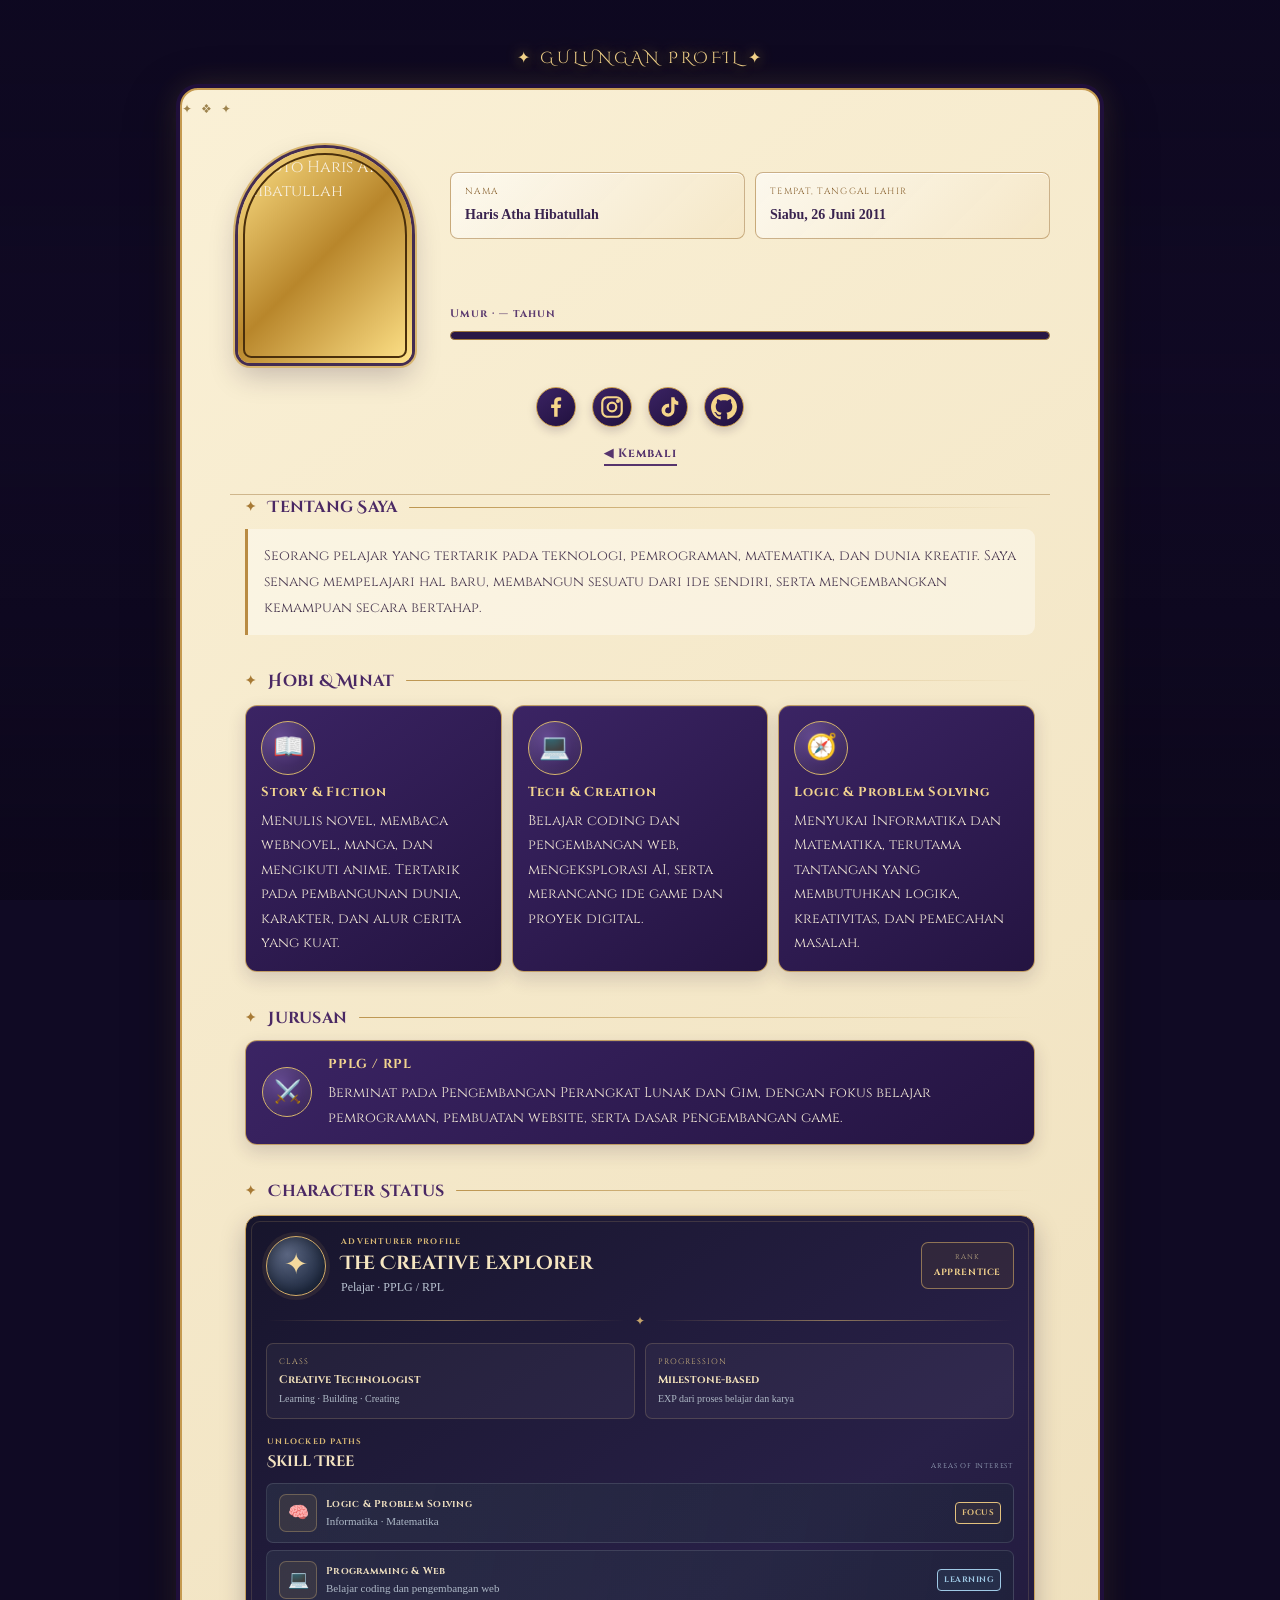
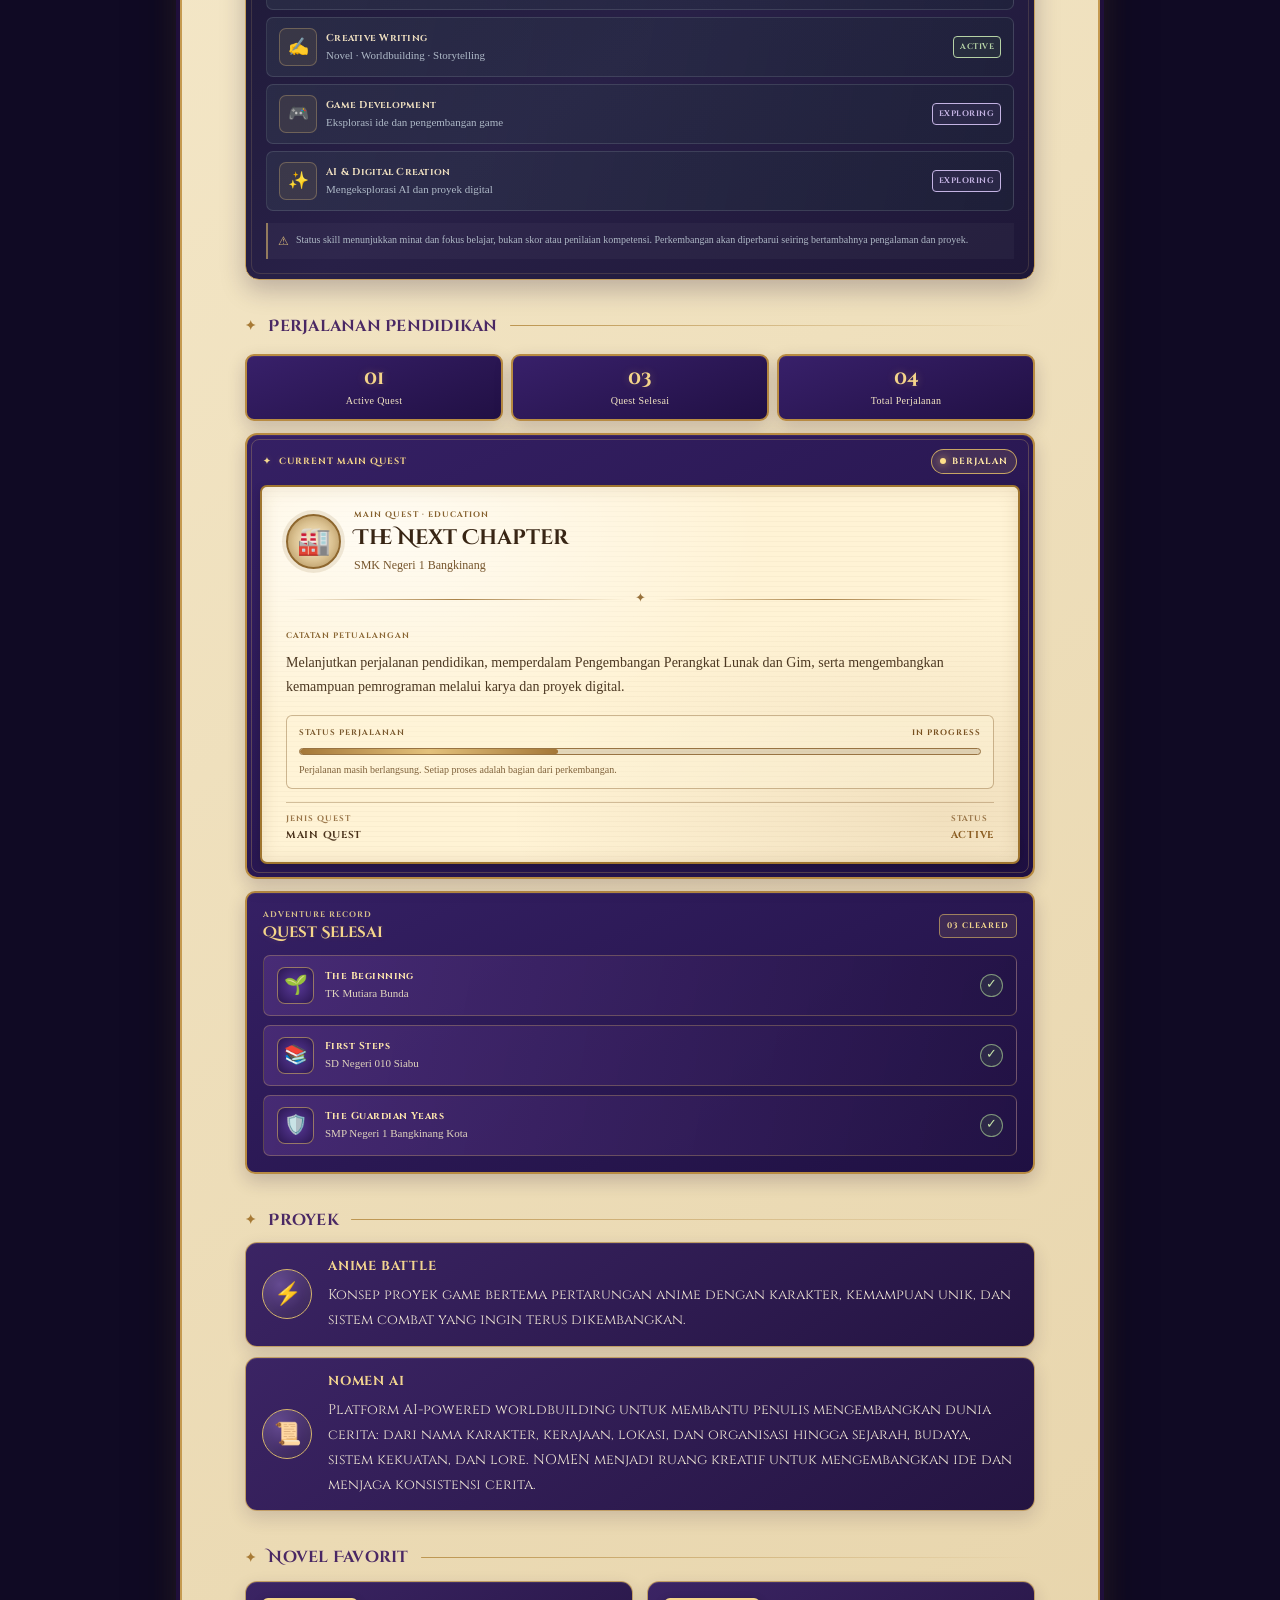
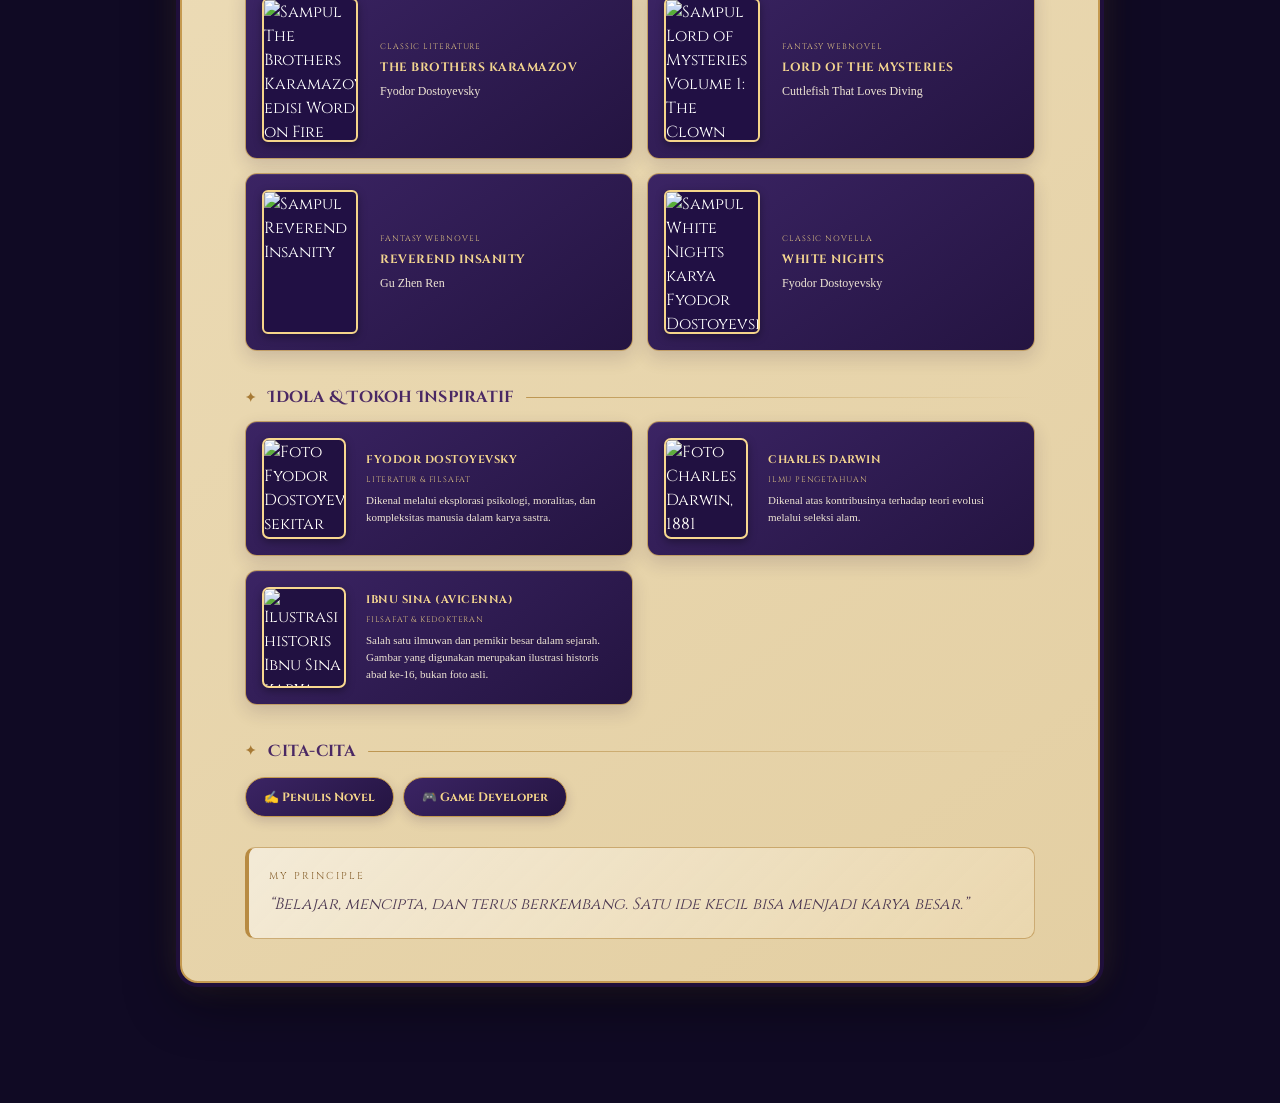
==== commit c1063b53: "Add files via upload" ====
--- a/profile.html
+++ b/profile.html
@@ -150,19 +150,19 @@
     <div class="book-grid">
       <article class="book-card rv">
         <img src="https://bookstore.wordonfire.org/cdn/shop/files/The-Brothers-Karamazov-SHOPIFY-Front_1.png?v=1757097033&amp;width=1946" alt="Sampul The Brothers Karamazov edisi Word on Fire Classics" loading="lazy">
-        <div class="book-copy"><span class="book-label">CLASSIC LITERATURE</span><b>THE BROTHERS KARAMAZOV</b><span>Fyodor Dostoyevsky</span></div>
+        <div class="book-copy"><span class="book-label">  CLASSIC LITERATURE</span><b>  THE BROTHERS KARAMAZOV</b><span>  Fyodor Dostoyevsky</span></div>
       </article>
       <article class="book-card rv">
         <img src="https://www.bigw.com.au/medias/sys_master/images/images/h9a/h07/139141620793374.jpg" alt="Sampul Lord of Mysteries Volume 1: The Clown" loading="lazy">
-        <div class="book-copy"><span class="book-label">FANTASY WEBNOVEL</span><b>LORD OF THE MYSTERIES</b><span>Cuttlefish That Loves Diving</span></div>
+        <div class="book-copy"><span class="book-label">  FANTASY WEBNOVEL</span><b>  LORD OF THE MYSTERIES</b><span>  Cuttlefish That Loves Diving</span></div>
       </article>
       <article class="book-card rv">
         <img src="https://down-my.img.susercontent.com/file/my-11134207-7rasb-m2jafmj2g3dr8a" alt="Sampul Reverend Insanity" loading="lazy">
-        <div class="book-copy"><span class="book-label">FANTASY WEBNOVEL</span><b>REVEREND INSANITY</b><span>Gu Zhen Ren</span></div>
+        <div class="book-copy"><span class="book-label">  FANTASY WEBNOVEL</span><b>  REVEREND INSANITY</b><span>  Gu Zhen Ren</span></div>
       </article>
       <article class="book-card rv">
         <img src="https://oxfordbookstore.com/cdn/shop/files/61M8vU1zVRL.jpg?v=1762898841" alt="Sampul White Nights karya Fyodor Dostoyevsky" loading="lazy">
-        <div class="book-copy"><span class="book-label">CLASSIC NOVELLA</span><b>WHITE NIGHTS</b><span>Fyodor Dostoyevsky</span></div>
+        <div class="book-copy"><span class="book-label">  CLASSIC NOVELLA</span><b>  WHITE NIGHTS</b><span>  Fyodor Dostoyevsky</span></div>
       </article>
     </div>
 
@@ -170,15 +170,15 @@
     <div class="idol-grid">
       <article class="idol-card rv">
         <img src="https://upload.wikimedia.org/wikipedia/commons/8/8f/Dostoevsky.jpg" alt="Foto Fyodor Dostoyevsky, sekitar 1879" loading="lazy">
-        <div class="idol-copy"><b>FYODOR DOSTOYEVSKY</b><span class="idol-field">LITERATUR &amp; FILSAFAT</span><span>Dikenal melalui eksplorasi psikologi, moralitas, dan kompleksitas manusia dalam karya sastra.</span></div>
+        <div class="idol-copy"><b>  FYODOR DOSTOYEVSKY</b><span class="idol-field">  LITERATUR &amp; FILSAFAT</span><span>  Dikenal melalui eksplorasi psikologi, moralitas, dan kompleksitas manusia dalam karya sastra.</span></div>
       </article>
       <article class="idol-card rv">
         <img src="https://upload.wikimedia.org/wikipedia/commons/f/f1/Charles_Darwin_portrait.jpg" alt="Foto Charles Darwin, 1881" loading="lazy">
-        <div class="idol-copy"><b>CHARLES DARWIN</b><span class="idol-field">ILMU PENGETAHUAN</span><span>Dikenal atas kontribusinya terhadap teori evolusi melalui seleksi alam.</span></div>
+        <div class="idol-copy"><b>  CHARLES DARWIN</b><span class="idol-field">  ILMU PENGETAHUAN</span><span>  Dikenal atas kontribusinya terhadap teori evolusi melalui seleksi alam.</span></div>
       </article>
       <article class="idol-card rv">
         <img src="https://upload.wikimedia.org/wikipedia/commons/3/3d/Portrait_of_Avicenna.jpg" alt="Ilustrasi historis Ibnu Sina karya André Thevet, 1584" loading="lazy">
-        <div class="idol-copy"><b>IBNU SINA (AVICENNA)</b><span class="idol-field">FILSAFAT &amp; KEDOKTERAN</span><span>Salah satu ilmuwan dan pemikir besar dalam sejarah. Gambar yang digunakan merupakan ilustrasi historis abad ke-16, bukan foto asli.</span></div>
+        <div class="idol-copy"><b>  IBNU SINA (AVICENNA)</b><span class="idol-field">  FILSAFAT &amp; KEDOKTERAN</span><span>  Salah satu ilmuwan dan pemikir besar dalam sejarah. Gambar yang digunakan merupakan ilustrasi historis abad ke-16, bukan foto asli.</span></div>
       </article>
     </div>
 
--- a/style.css
+++ b/style.css
@@ -383,3 +383,72 @@
   .idol-copy>span:last-child,.book-copy>span:last-child{font-size:10px}
 }
 @media(prefers-reduced-motion:reduce){html{scroll-behavior:auto}body::before{animation:none}}
+
+/* =========================================================
+   FINAL FIX — kartu buku & tokoh: gambar tidak lagi menabrak teks.
+   Blok ini sengaja di paling bawah dan memakai selector yang lebih
+   spesifik supaya menimpa semua aturan lama di atasnya.
+   - Lebar kolom gambar dikunci lewat variabel (--cover-w / --idol-w)
+   - Tinggi gambar dihitung dari rasio, bukan dari ukuran asli file
+   - Gambar tidak boleh melar (flex/grid shrink dimatikan)
+   - Ada jarak tetap (column-gap) antara gambar dan teks
+   ========================================================= */
+.book-grid .book-card,
+.idol-grid .idol-card{
+  --cover-w:88px;
+  --cover-ratio:2/3;
+  display:grid;
+  grid-template-columns:var(--cover-w) minmax(0,1fr);
+  column-gap:18px;
+  align-items:center;
+  box-sizing:border-box;
+  padding:14px;
+  overflow:hidden;
+}
+.idol-grid .idol-card{--cover-w:80px;--cover-ratio:5/6}
+
+.book-grid .book-card > img,
+.idol-grid .idol-card > img{
+  display:block;
+  box-sizing:border-box;
+  width:var(--cover-w);
+  min-width:var(--cover-w);
+  max-width:var(--cover-w);
+  height:auto;
+  aspect-ratio:var(--cover-ratio);
+  object-fit:cover;
+  object-position:center top;
+  flex:none;
+  justify-self:start;
+  align-self:center;
+}
+
+.book-grid .book-card > .book-copy,
+.idol-grid .idol-card > .idol-copy{
+  min-width:0;
+  width:100%;
+  padding-left:2px;
+  gap:6px;
+}
+.book-grid .book-copy b,
+.idol-grid .idol-copy b,
+.book-grid .book-copy span,
+.idol-grid .idol-copy span{
+  max-width:100%;
+  overflow-wrap:anywhere;
+  word-break:normal;
+}
+
+@media (min-width:560px) and (max-width:819px){
+  .book-grid .book-card{--cover-w:76px;column-gap:14px;padding:12px}
+  .idol-grid .idol-card{--cover-w:72px;column-gap:14px;padding:12px}
+}
+@media (min-width:820px){
+  .book-grid .book-card{--cover-w:96px;column-gap:20px;padding:16px}
+  .idol-grid .idol-card{--cover-w:84px;column-gap:18px;padding:16px}
+}
+@media (max-width:420px){
+  .book-grid .book-card{--cover-w:72px;column-gap:12px;padding:10px}
+  .idol-grid .idol-card{--cover-w:66px;column-gap:12px;padding:10px}
+  .book-grid .book-copy b,.idol-grid .idol-copy b{font-size:10px}
+}
